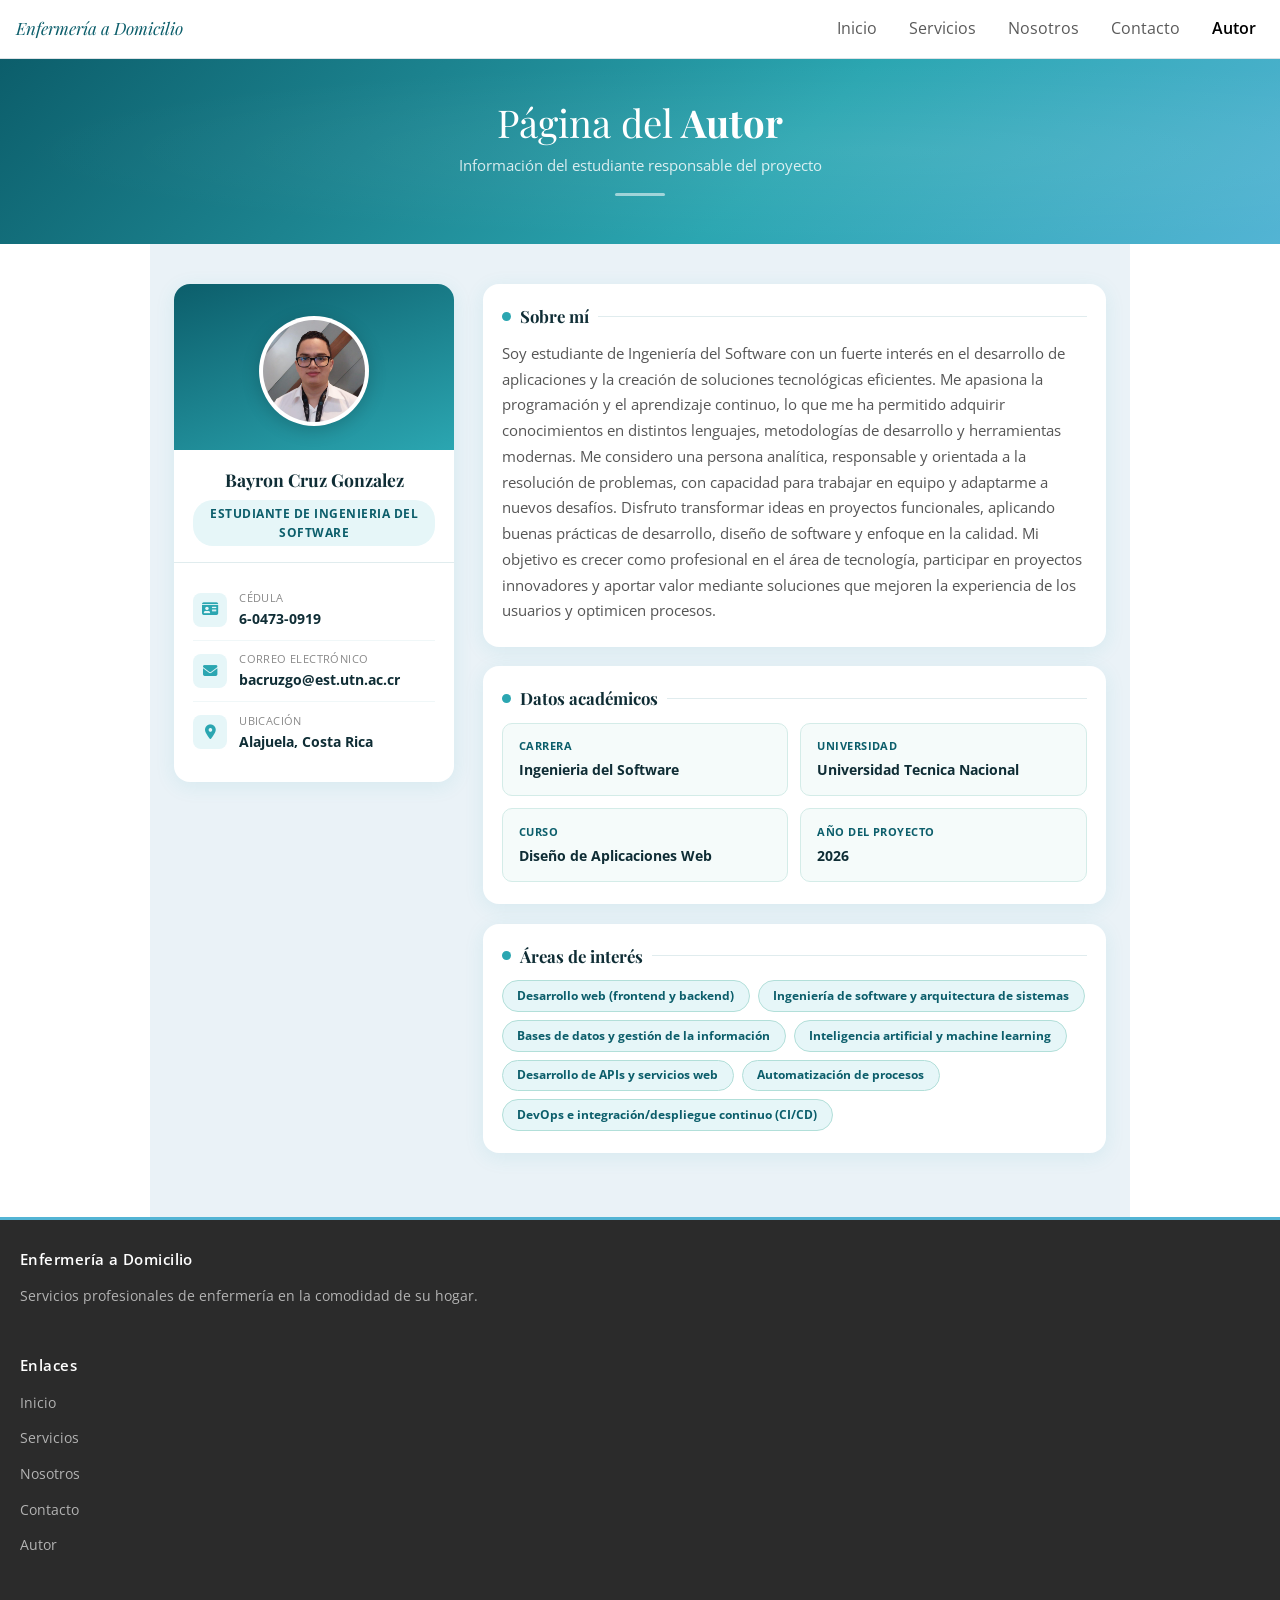
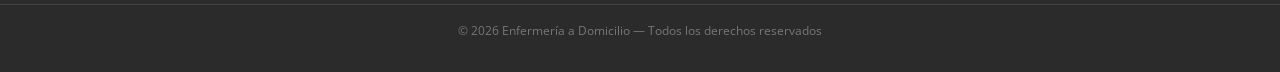
==== autor.html @ a88c15ba "Tercera Version del Proyecto" ====
<!DOCTYPE html>
<html lang="es">

<head>
    <meta charset="UTF-8" />
    <meta name="viewport" content="width=device-width, initial-scale=1.0" />
    <title>Autor – Enfermería a Domicilio</title>
    <link rel="stylesheet" href="https://cdnjs.cloudflare.com/ajax/libs/bootstrap/5.3.3/css/bootstrap.min.css" />
    <link rel="stylesheet" href="https://cdnjs.cloudflare.com/ajax/libs/font-awesome/6.5.0/css/all.min.css" />
    <link
        href="https://fonts.googleapis.com/css2?family=Open+Sans:wght@300;400;600;700&family=Playfair+Display:wght@400;700&display=swap"
        rel="stylesheet" />
    <link rel="stylesheet" href="main.css" />
</head>

<body>

    <!-- NAVBAR -->
    <nav class="navbar navbar-expand-lg navbar-light bg-white border-bottom px-3">
        <a class="navbar-brand titulo-navbar" href="index.html">Enfermería a Domicilio</a>
        <button class="navbar-toggler" type="button" data-bs-toggle="collapse" data-bs-target="#navMenu">
            <span class="navbar-toggler-icon"></span>
        </button>
        <div class="collapse navbar-collapse justify-content-end" id="navMenu">
            <ul class="navbar-nav gap-lg-3">
                <li class="nav-item"><a class="nav-link" href="index.html">Inicio</a></li>
                <li class="nav-item"><a class="nav-link" href="servicios.html">Servicios</a></li>
                <li class="nav-item"><a class="nav-link" href="nosotros.html">Nosotros</a></li>
                <li class="nav-item"><a class="nav-link" href="contacto.html">Contacto</a></li>
                <li class="nav-item"><a class="nav-link active fw-semibold" href="autor.html">Autor</a></li>
            </ul>
        </div>
    </nav>

    <!-- HERO -->
    <section class="autor-hero">
        <h1 class="autor-hero__title"><span>Página del</span> Autor</h1>
        <p class="autor-hero__sub">Información del estudiante responsable del proyecto</p>
        <div class="autor-hero__line"></div>
    </section>

    <!-- CONTENIDO PRINCIPAL -->
    <main class="autor-wrap">

        <!-- TARJETA PERFIL -->
        <div class="autor-profile-card">

            <div class="autor-profile-card__photo-bg">
                <div class="autor-photo-ring">
                    <img src="assets/bayron_picture.jpg" alt="">

                </div>
            </div>

            <div class="autor-profile-card__name-wrap">
                <p class="autor-profile-card__name">Bayron Cruz Gonzalez</p>
                <span class="autor-profile-card__role">Estudiante de Ingenieria del Software</span>
            </div>

            <ul class="autor-contact-list">
                <li class="autor-contact-item">
                    <div class="autor-contact-icon">
                        <i class="fa-solid fa-id-card"></i>
                    </div>
                    <div>
                        <p class="autor-contact-label">Cédula</p>
                        <p class="autor-contact-value">6-0473-0919</p>
                    </div>
                </li>
                <li class="autor-contact-item">
                    <div class="autor-contact-icon">
                        <i class="fa-solid fa-envelope"></i>
                    </div>
                    <div>
                        <p class="autor-contact-label">Correo electrónico</p>
                        <p class="autor-contact-value">bacruzgo@est.utn.ac.cr</p>
                    </div>
                </li>
                <li class="autor-contact-item">
                    <div class="autor-contact-icon">
                        <i class="fa-solid fa-location-dot"></i>
                    </div>
                    <div>
                        <p class="autor-contact-label">Ubicación</p>
                        <p class="autor-contact-value">Alajuela, Costa Rica</p>
                    </div>
                </li>
            </ul>
        </div>

        <!-- COLUMNA DERECHA -->
        <div class="autor-right-col">

            <div class="autor-section-card">
                <h2 class="autor-section-title">
                    <span class="autor-dot"></span>Sobre mí
                </h2>
                <p class="autor-bio">
                    Soy estudiante de Ingeniería del Software con un fuerte interés en el desarrollo de aplicaciones y
                    la creación de soluciones tecnológicas eficientes. Me apasiona la programación y el aprendizaje
                    continuo, lo que me ha permitido adquirir conocimientos en distintos lenguajes, metodologías de
                    desarrollo y herramientas modernas.

                    Me considero una persona analítica, responsable y orientada a la resolución de problemas, con
                    capacidad para trabajar en equipo y adaptarme a nuevos desafíos. Disfruto transformar ideas en
                    proyectos funcionales, aplicando buenas prácticas de desarrollo, diseño de software y enfoque en la
                    calidad.

                    Mi objetivo es crecer como profesional en el área de tecnología, participar en proyectos innovadores
                    y aportar valor mediante soluciones que mejoren la experiencia de los usuarios y optimicen procesos.
                </p>
            </div>

            <div class="autor-section-card">
                <h2 class="autor-section-title">
                    <span class="autor-dot"></span>Datos académicos
                </h2>
                <div class="autor-info-grid">
                    <div class="autor-info-block">
                        <p class="autor-info-label">Carrera</p>
                        <p class="autor-info-value">Ingenieria del Software</p>
                    </div>
                    <div class="autor-info-block">
                        <p class="autor-info-label">Universidad</p>
                        <p class="autor-info-value">Universidad Tecnica Nacional</p>
                    </div>
                    <div class="autor-info-block">
                        <p class="autor-info-label">Curso</p>
                        <p class="autor-info-value">Diseño de Aplicaciones Web</p>
                    </div>
                    <div class="autor-info-block">
                        <p class="autor-info-label">Año del proyecto</p>
                        <p class="autor-info-value">2026</p>
                    </div>
                </div>
            </div>

            <div class="autor-section-card">
                <h2 class="autor-section-title">
                    <span class="autor-dot"></span>Áreas de interés
                </h2>
                <div class="autor-chips">
                    <span class="autor-chip">Desarrollo web (frontend y backend)</span>
                    <span class="autor-chip">Ingeniería de software y arquitectura de sistemas</span>
                    <span class="autor-chip">Bases de datos y gestión de la información</span>
                    <span class="autor-chip">Inteligencia artificial y machine learning</span>
                    <span class="autor-chip">Desarrollo de APIs y servicios web</span>
                    <span class="autor-chip">Automatización de procesos</span>
                    <span class="autor-chip">DevOps e integración/despliegue continuo (CI/CD)</span>
                </div>
            </div>

        </div>
    </main>

    <!-- FOOTER -->
    <footer>
        <div class="footer-content">
            <div class="footer-columns">
                <h3>Enfermería a Domicilio</h3>
                <p>Servicios profesionales de enfermería en la comodidad de su hogar.</p>
            </div>
            <div class="footer-columns">
                <h3>Enlaces</h3>
                <ul class="wdm-footer-list">
                    <li class="wdm-list-item"><a href="index.html">Inicio</a></li>
                    <li class="wdm-list-item"><a href="servicios.html">Servicios</a></li>
                    <li class="wdm-list-item"><a href="nosotros.html">Nosotros</a></li>
                    <li class="wdm-list-item"><a href="contacto.html">Contacto</a></li>
                    <li class="wdm-list-item"><a href="autor.html">Autor</a></li>
                </ul>
            </div>
        </div>
        <div class="footer-bottom">
            <p>&copy; 2026 Enfermería a Domicilio — Todos los derechos reservados</p>
        </div>
    </footer>

    <script src="https://cdnjs.cloudflare.com/ajax/libs/bootstrap/5.3.3/js/bootstrap.bundle.min.js"></script>
</body>

</html>
---- main.css ----
/*Estilos generales*/

* {
    margin: 0px;
    padding: 0px;
    box-sizing: border-box;
}

html {
    scroll-behavior: smooth;
    height: 100%;
}

body {
    font-family: 'Open Sans', 'Roboto', "Poppings", sans-serif;
    color: #333;
    line-height: 1.6;
    min-height: 100vh;
    min-height: 100dvh;
}

img {
    max-width: 100%;
    height: auto;
    display: block;

}

a:hover {
    color: #74C92D;
    text-decoration: underline;
}

/* Barra de Navegacion*/

.titulo-navbar {

    font-family: 'Playfair Display', serif;
    font-size: 17px;
    color: #0c5e6b !important;
    font-style: italic;

}

/* Seccion Principal*/

#banner {
    position: relative;
    display: flex;
    justify-content: center;
    align-items: center;
    min-height: 90vh;
    padding: 40px 20px;
    overflow: hidden;
}

.banner-img {
    position: absolute;
    top: 0;
    left: 0;
    width: 100%;
    height: 100%;
    object-fit: cover;
    z-index: -1;
    filter: brightness(0.6);
}

#banner .wdm-banner-content {
    background-color: rgba(83, 180, 212, 0.45);
    backdrop-filter: blur(6px);
    -webkit-backdrop-filter: blur(6px);
    padding: 40px 30px;
    max-width: 520px;
    width: 100%;
    text-align: center;
    display: flex;
    flex-direction: column;
    align-items: center;
    color: white;
    border-radius: 16px;
    border: 1px solid rgba(255, 255, 255, 0.2);
    gap: 14px;
}

.banner-badge {
    font-size: 12px;
    letter-spacing: 0.1em;
    text-transform: uppercase;
    background: rgba(255, 255, 255, 0.18);
    border: 1px solid rgba(255, 255, 255, 0.3);
    padding: 5px 14px;
    border-radius: 20px;
    color: rgba(255, 255, 255, 0.9);
}

#banner .wdm-banner-content h2 {
    font-size: 1.9rem;
    line-height: 1.25;
    font-weight: 700;
    margin: 0;
}

#banner .wdm-banner-content p {
    font-size: 14px;
    line-height: 1.7;
    color: rgba(255, 255, 255, 0.88);
    margin: 0;
}

.banner-btns {
    display: flex;
    gap: 10px;
    flex-wrap: wrap;
    justify-content: center;
    margin-top: 6px;
}

.btn-primary {
    background: white;
    color: #3a9dbf;
    padding: 11px 24px;
    border-radius: 25px;
    font-size: 14px;
    font-weight: 500;
    text-decoration: none;
}

.btn-secondary {
    background: transparent;
    color: white;
    padding: 11px 24px;
    border-radius: 25px;
    font-size: 14px;
    text-decoration: none;
    border: 1px solid rgba(255, 255, 255, 0.45);
}

/* Seccion Beneficios*/

#benefits-section {
    background: linear-gradient(180deg, #53B4D4, #5EB7BD);
    padding: 60px 20px;
}

#benefits-section .benefits-list {
    display: flex;
    flex-direction: column;
    gap: 30px;
    list-style: none;
    max-width: 420px;
    margin: 0 auto;
    padding: 0;
}

#benefits-section .benefits-item {
    color: white;
}

/* icon */
.benefits-item i {
    font-size: 40px;
    margin-bottom: 10px;
    display: block;
}

/* title */
.benefits-item h2 {
    font-size: 26px;
    margin-bottom: 10px;
}

/* text */
.benefits-item p {
    font-size: 16px;
    line-height: 1.5;
}

/* highlighted card (segunda) */
#benefits-section .benefits-item:nth-child(2) {
    background: #167A87;
    padding: 30px;
    border-radius: 10px;
}

/*Seccion Servicios*/

.servicios-section {
    background: #d9e1ec;
    padding: 60px 20px;
    text-align: center;
}

.servicios-title {
    font-size: 38px;
}

.servicios-subtitle {
    max-width: 500px;
    margin: 15px auto 40px;
    color: #555;
}

.servicios-carousel {
    max-width: 500px;
    margin: auto;
}

.servicio-card {
    background: white;
    border-radius: 12px;
    overflow: hidden;
    padding-bottom: 20px;
}

.servicio-img {
    width: 100%;
    height: 260px;
    object-fit: cover;
}

.servicio-content {
    padding: 20px;
    text-align: left;
}

.servicio-content h4 {
    font-size: 20px;
    margin-bottom: 10px;
}

.servicio-content p {
    color: #666;
    font-size: 14px;
}

.servicio-btn {
    display: block;
    text-align: center;
    margin-top: 20px;
    padding: 10px;
    border: 2px solid #0d6efd;
    border-radius: 6px;
    text-decoration: none;
    color: #0d6efd;
}

.servicio-btn:hover {
    background: #0d6efd;
    color: white;
}

/*Seccion Quienes somos*/
#quienes-somos {
    padding: 60px 20px;
    text-align: center;
    background: #f5f7fa;
}

.qs-title {
    font-size: 40px;
    margin-bottom: 40px;
}

.doctor-card {
    position: relative;
    max-width: 400px;
    margin: auto;
    overflow: hidden;
    border-radius: 10px;
}

.doctor-img {
    width: 100%;
    display: block;
}

/* overlay oculto */
.doctor-overlay {
    position: absolute;
    bottom: 0;
    left: 0;
    width: 100%;
    height: 100%;
    background: rgba(0, 0, 0, 0.75);
    color: white;
    padding: 30px;
    display: flex;
    flex-direction: column;
    justify-content: center;
    opacity: 0;
    transition: 0.4s;
}

/* aparece con hover */
.doctor-card:hover .doctor-overlay {
    opacity: 1;
}

.doctor-overlay h3 {
    margin-bottom: 10px;
}

/*Seccion Footer*/

footer {
    background-color: #2b2b2b;
    border-top: 3px solid #53b4d4;
}

.footer-content {
    color: white;
    display: flex;
    flex-direction: column;
    gap: 2rem;
    padding: 30px 20px;
}

.footer-columns h3 {
    font-size: 15px;
    font-weight: 600;
    color: #ffffff;
    margin-bottom: 16px;
    letter-spacing: 0.03em;
}

.footer-columns p {
    color: #B3B3B3;
    font-size: 14px;
    line-height: 1.7;
}

.wdm-footer-list {
    padding: 0;
    display: flex;
    flex-direction: column;
    gap: 10px;
}

.wdm-footer-list .wdm-list-item {
    list-style: none;
}

.wdm-footer-list .wdm-list-item a {
    color: #B3B3B3;
    text-decoration: none;
    font-size: 14px;
    transition: color 0.2s;
}

.wdm-footer-list .wdm-list-item a:hover {
    color: #53b4d4;
}

.footer-bottom {
    border-top: 1px solid #444;
    padding: 16px 20px;
    text-align: center;
}

.footer-bottom p {
    color: #777;
    font-size: 12px;
}

/* ================================================
   Responsivo Tablet (768px+) y Desktop (1024px+)
   Mobile first se mantiene intacto arriba
   ================================================ */

/* ================================================
   Responsivo Tablet (768px+) y Desktop (1024px+)
   Mobile first se mantiene intacto arriba
   ================================================ */

@media (min-width: 768px) {

    /* Banner */
    #banner .wdm-banner-content {
        max-width: 600px;
        padding: 50px 40px;
    }

    #banner .wdm-banner-content h2 {
        font-size: 2.4rem;
    }

    /* Beneficios: 3 en una línea */
    #benefits-section .benefits-list {
        flex-direction: row;
        max-width: 900px;
        align-items: stretch;
    }

    #benefits-section .benefits-item {
        flex: 1;
    }

    /* Quienes somos: 2 doctores en una línea */
    #doctorCarousel .carousel-inner {
        display: flex;
        flex-wrap: nowrap;
    }

    #doctorCarousel .carousel-item {
        display: block;
        flex: 0 0 50%;
        max-width: 50%;
    }

    #doctorCarousel .carousel-item.active,
    #doctorCarousel .carousel-item-next,
    #doctorCarousel .carousel-item-prev {
        display: block;
    }

    #doctorCarousel .carousel-control-prev,
    #doctorCarousel .carousel-control-next {
        display: none;
    }

    .doctor-card {
        max-width: 100%;
    }
}

@media (min-width: 1024px) {

    /* Banner */
    #banner .wdm-banner-content {
        max-width: 680px;
    }

    #banner .wdm-banner-content h2 {
        font-size: 2.8rem;
    }

    /* Beneficios */
    #benefits-section .benefits-list {
        max-width: 1100px;
        gap: 40px;
    }

    
    /* Quienes somos desktop */
    .qs-desktop {
        gap: 24px;
        max-width: 900px;
        margin: 0 auto;
    }

    .qs-desktop .doctor-card {
        flex: 1;
        max-width: 100%;
    }
}

/*Pagina de Contacto*/

/* ================================================
   Página de Contacto — actualización mobile first
   ================================================ */

/* Hero (mismo patrón que autor) */
.contacto-hero {
    background: linear-gradient(135deg, #0c5e6b 0%, #2ba6b1 60%, #53b4d4 100%);
    padding: 2.5rem 1.2rem 3rem;
    text-align: center;
    position: relative;
    overflow: hidden;
}

.contacto-hero::before {
    content: '';
    position: absolute;
    inset: 0;
    background: radial-gradient(ellipse at 70% 50%, rgba(255, 255, 255, .07) 0%, transparent 70%);
}

.contacto-hero__title {
    font-family: 'Playfair Display', serif;
    font-size: 1.9rem;
    font-weight: 700;
    color: #fff;
    position: relative;
    margin: 0;
}

.contacto-hero__title span {
    font-weight: 400;
}

.contacto-hero__sub {
    margin-top: .5rem;
    color: rgba(255, 255, 255, .82);
    font-size: .95rem;
    position: relative;
}

.contacto-hero__line {
    width: 50px;
    height: 3px;
    background: rgba(255, 255, 255, .55);
    border-radius: 2px;
    margin: .9rem auto 0;
    position: relative;
}

/* Contenedor principal */
.contacto-wrap {
    background: #eaf2f7;
    padding: 1.5rem 1rem 3rem;
    max-width: 980px;
    margin: 0 auto;
}

/* Caja interna: columna única en mobile */
.contacto-wrap .contact-box {
    display: flex;
    flex-direction: column;
    gap: 1.5rem;
    background: #fff;
    border-radius: 16px;
    border: 1px solid #e0ecee;
    padding: 1.5rem 1.2rem;
    box-shadow: 0 4px 20px rgba(42, 166, 177, .10);
}

/* Columna del formulario */
.contacto-form-col {
    width: 100%;
}

/* Cada campo del formulario */
.contacto-field {
    margin-bottom: 1.1rem;
}

.contacto-label {
    display: block;
    font-size: .8rem;
    font-weight: 700;
    color: #0c5e6b;
    text-transform: uppercase;
    letter-spacing: .45px;
    margin-bottom: .4rem;
}

.contacto-label i {
    margin-right: .35rem;
}

/* Edad calculada (texto debajo de la fecha) */
.contacto-edad-display {
    margin: .35rem 0 0;
    font-size: .82rem;
    color: #2ba6b1;
    font-weight: 600;
    min-height: 1.1rem;
}

/* Radio group (género) */
.contacto-radio-group {
    display: flex;
    flex-wrap: wrap;
    gap: .5rem .9rem;
    margin-top: .2rem;
}

.contacto-radio-option {
    display: flex;
    align-items: center;
    gap: .4rem;
    font-size: .9rem;
    color: #333;
    cursor: pointer;
}

.contacto-radio-option input[type="radio"] {
    accent-color: #2ba6b1;
    width: 15px;
    height: 15px;
    cursor: pointer;
}

/* Checkbox group (grado académico) */
.contacto-check-group {
    display: flex;
    flex-direction: column;
    gap: .45rem;
    margin-top: .2rem;
}

.contacto-check-option {
    display: flex;
    align-items: center;
    gap: .5rem;
    font-size: .9rem;
    color: #333;
    cursor: pointer;
    background: #f5fbfa;
    border: 1px solid #d4ece8;
    border-radius: 8px;
    padding: .5rem .85rem;
    transition: background .15s, border-color .15s;
}

.contacto-check-option:hover {
    background: #e6f6f8;
    border-color: #2ba6b1;
}

.contacto-check-option input[type="checkbox"] {
    accent-color: #2ba6b1;
    width: 15px;
    height: 15px;
    cursor: pointer;
}

/* Botón enviar */
.contacto-btn-submit {
    background: #2ba6b1;
    color: #fff;
    border: none;
    border-radius: 25px;
    padding: 12px;
    font-size: .95rem;
    font-weight: 600;
    letter-spacing: .03em;
    transition: background .2s;
    cursor: pointer;
    margin-top: .5rem;
}

.contacto-btn-submit:hover {
    background: #0c5e6b;
    color: #fff;
}

/* Tablet / desktop: dos columnas */
@media (min-width: 768px) {
    .contacto-hero__title {
        font-size: 2.4rem;
    }

    .contacto-wrap {
        padding: 2.5rem 1.5rem 4rem;
    }

    .contacto-wrap .contact-box {
        flex-direction: row;
        align-items: flex-start;
        padding: 2.5rem 2rem;
        gap: 2.5rem;
    }

    .contact-info {
        flex: 0 0 300px;
    }

    .contacto-form-col {
        flex: 1;
    }
}

/* Pagina de Servicios*/

.servicios-section {
    background: #eaf2f7;
    padding: 60px 20px;
}

.servicios-header h1 {
    font-size: 42px;
}

.titulo-linea {
    width: 80px;
    height: 4px;
    background: #2ba6b1;
    margin: 10px auto 20px;
}

.servicio-card {
    background: white;
    border-radius: 10px;
    padding: 20px;
    max-width: 500px;
    margin: auto;
    box-shadow: 0 10px 30px rgba(0, 0, 0, 0.1);
    height: 520px;
    display: flex;
    flex-direction: column;
}

.servicio-card img {
    width: 100%;
    height: 250px;
    object-fit: cover;
    border-radius: 8px;
    margin-bottom: 20px;
}

.servicio-body h3 {
    font-size: 22px;
    margin-bottom: 10px;
}

.servicio-body p {
    color: #666;
    font-size: 15px;
    margin-bottom: 20px;
}

.carousel-control-prev-icon,
.carousel-control-next-icon {
    background-color: #2ba6b1;
    border-radius: 50%;
    padding: 15px;
}

/* ================================================
   Página del Autor — mobile first
   ================================================ */

/* Hero */
.autor-hero {
    background: linear-gradient(135deg, #0c5e6b 0%, #2ba6b1 60%, #53b4d4 100%);
    padding: 2.5rem 1.2rem 3rem;
    text-align: center;
    position: relative;
    overflow: hidden;
}

.autor-hero::before {
    content: '';
    position: absolute;
    inset: 0;
    background: radial-gradient(ellipse at 70% 50%, rgba(255, 255, 255, .07) 0%, transparent 70%);
}

.autor-hero__title {
    font-family: 'Playfair Display', serif;
    font-size: 1.9rem;
    font-weight: 700;
    color: #fff;
    position: relative;
}

.autor-hero__title span {
    font-weight: 400;
}

.autor-hero__sub {
    margin-top: .5rem;
    color: rgba(255, 255, 255, .82);
    font-size: .95rem;
    position: relative;
}

.autor-hero__line {
    width: 50px;
    height: 3px;
    background: rgba(255, 255, 255, .55);
    border-radius: 2px;
    margin: .9rem auto 0;
    position: relative;
}

/* Layout principal */
.autor-wrap {
    background: #eaf2f7;
    padding: 1.5rem 1rem 3rem;
    display: flex;
    flex-direction: column;
    gap: 1.2rem;
    max-width: 980px;
    margin: 0 auto;
}

/* Tarjeta de perfil */
.autor-profile-card {
    background: #fff;
    border-radius: 16px;
    box-shadow: 0 4px 20px rgba(42, 166, 177, .10);
    overflow: hidden;
}

.autor-profile-card__photo-bg {
    background: linear-gradient(160deg, #0c5e6b 0%, #2ba6b1 100%);
    padding: 2rem 1.5rem 1.5rem;
    display: flex;
    justify-content: center;
}

.autor-photo-ring {
    width: 110px;
    height: 110px;
    border-radius: 50%;
    border: 4px solid rgba(255, 255, 255, .55);
    background: #fff;
    overflow: hidden;
    display: flex;
    align-items: center;
    justify-content: center;
    box-shadow: 0 4px 18px rgba(0, 0, 0, .18);
}

.autor-photo-ring svg,
.autor-photo-ring img {
    width: 100%;
    height: 100%;
    object-fit: cover;
    display: block;
}

.autor-profile-card__name-wrap {
    padding: 1.2rem 1.2rem 1rem;
    text-align: center;
    border-bottom: 1px solid #e0ecee;
}

.autor-profile-card__name {
    font-family: 'Playfair Display', serif;
    font-size: 1.1rem;
    font-weight: 700;
    color: #0f2d35;
    margin: 0;
    line-height: 1.3;
}

.autor-profile-card__role {
    display: inline-block;
    margin-top: .5rem;
    background: #e6f6f8;
    color: #0c5e6b;
    font-size: .75rem;
    font-weight: 700;
    letter-spacing: .5px;
    text-transform: uppercase;
    padding: .25rem .85rem;
    border-radius: 20px;
}

/* Lista de contacto en tarjeta */
.autor-contact-list {
    list-style: none;
    padding: 1rem 1.2rem 1.2rem;
    margin: 0;
    display: flex;
    flex-direction: column;
    gap: 0;
}

.autor-contact-item {
    display: flex;
    align-items: center;
    gap: .75rem;
    padding: .6rem 0;
    border-bottom: 1px solid #f0f7f8;
}

.autor-contact-item:last-child {
    border-bottom: none;
}

.autor-contact-icon {
    width: 34px;
    height: 34px;
    border-radius: 8px;
    background: #e6f6f8;
    color: #2ba6b1;
    display: flex;
    align-items: center;
    justify-content: center;
    flex-shrink: 0;
    font-size: .9rem;
}

.autor-contact-label {
    font-size: .7rem;
    color: #888;
    text-transform: uppercase;
    letter-spacing: .4px;
    margin: 0;
}

.autor-contact-value {
    color: #0f2d35;
    font-size: .88rem;
    font-weight: 700;
    margin: .05rem 0 0;
    word-break: break-all;
}

/* Columna derecha */
.autor-right-col {
    display: flex;
    flex-direction: column;
    gap: 1.2rem;
}

/* Tarjetas de sección */
.autor-section-card {
    background: #fff;
    border-radius: 16px;
    box-shadow: 0 4px 20px rgba(42, 166, 177, .10);
    padding: 1.4rem 1.2rem;
}

.autor-section-title {
    font-family: 'Playfair Display', serif;
    font-size: 1.05rem;
    font-weight: 700;
    color: #0f2d35;
    margin-bottom: .9rem;
    display: flex;
    align-items: center;
    gap: .55rem;
}

.autor-section-title::after {
    content: '';
    flex: 1;
    height: 1px;
    background: #e0ecee;
}

.autor-dot {
    width: 9px;
    height: 9px;
    border-radius: 50%;
    background: #2ba6b1;
    flex-shrink: 0;
    display: inline-block;
}

/* Bio */
.autor-bio {
    font-size: .92rem;
    color: #555;
    line-height: 1.75;
    margin: 0;
}

/* Grid datos académicos */
.autor-info-grid {
    display: grid;
    grid-template-columns: 1fr 1fr;
    gap: .75rem;
}

.autor-info-block {
    background: #f5fbfa;
    border: 1px solid #d4ece8;
    border-radius: 10px;
    padding: .85rem 1rem;
}

.autor-info-label {
    font-size: .7rem;
    color: #0c5e6b;
    text-transform: uppercase;
    letter-spacing: .45px;
    font-weight: 700;
    margin: 0;
}

.autor-info-value {
    margin: .25rem 0 0;
    font-size: .88rem;
    font-weight: 700;
    color: #0f2d35;
}

/* Chips */
.autor-chips {
    display: flex;
    flex-wrap: wrap;
    gap: .5rem;
}

.autor-chip {
    background: #e6f6f8;
    color: #0c5e6b;
    border-radius: 20px;
    padding: .3rem .9rem;
    font-size: .78rem;
    font-weight: 700;
    border: 1px solid #b2dfd9;
}

/* Tarjeta cita */
.autor-quote-card {
    background: linear-gradient(135deg, #0c5e6b 0%, #2ba6b1 100%);
    border-radius: 16px;
    padding: 1.6rem 1.4rem;
    position: relative;
    overflow: hidden;
}

.autor-quote-card::before {
    content: '"';
    position: absolute;
    top: -12px;
    left: 14px;
    font-size: 6rem;
    color: rgba(255, 255, 255, .12);
    font-family: Georgia, serif;
    line-height: 1;
}

.autor-quote-text {
    font-size: .93rem;
    color: #fff;
    font-style: italic;
    line-height: 1.75;
    position: relative;
    margin: 0;
}

.autor-quote-author {
    margin: .75rem 0 0;
    font-size: .78rem;
    color: rgba(255, 255, 255, .7);
    font-weight: 700;
    text-transform: uppercase;
    letter-spacing: .5px;
}

/* Tablet: layout de dos columnas */
@media (min-width: 768px) {
    .autor-hero__title {
        font-size: 2.4rem;
    }

    .autor-wrap {
        flex-direction: row;
        align-items: flex-start;
        padding: 2.5rem 1.5rem 4rem;
        gap: 1.8rem;
    }

    .autor-profile-card {
        width: 280px;
        flex-shrink: 0;
    }

    .autor-right-col {
        flex: 1;
    }
}
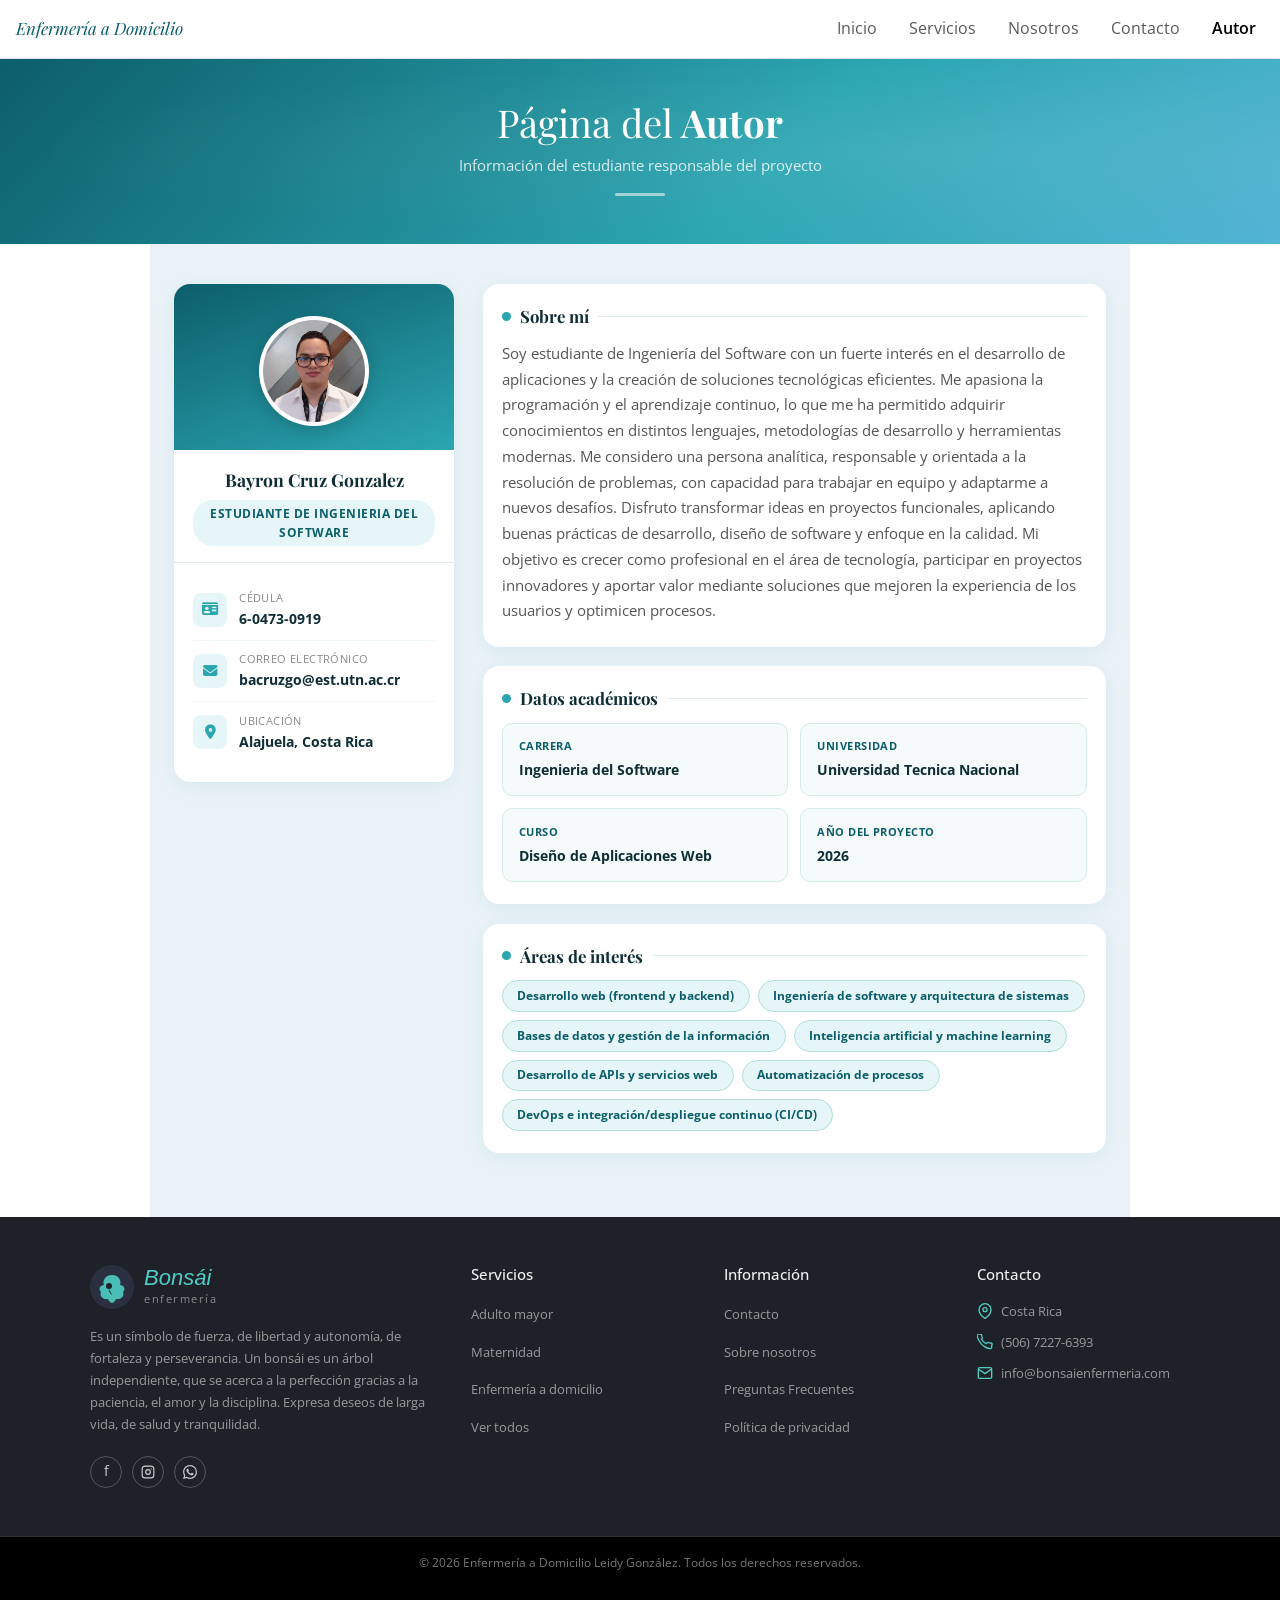
==== commit b167c9f2: "Cuarta version del Proyecto" ====
--- a/autor.html
+++ b/autor.html
@@ -155,24 +155,99 @@
 
     <!-- FOOTER -->
     <footer>
-        <div class="footer-content">
-            <div class="footer-columns">
-                <h3>Enfermería a Domicilio</h3>
-                <p>Servicios profesionales de enfermería en la comodidad de su hogar.</p>
-            </div>
-            <div class="footer-columns">
-                <h3>Enlaces</h3>
-                <ul class="wdm-footer-list">
-                    <li class="wdm-list-item"><a href="index.html">Inicio</a></li>
-                    <li class="wdm-list-item"><a href="servicios.html">Servicios</a></li>
-                    <li class="wdm-list-item"><a href="nosotros.html">Nosotros</a></li>
-                    <li class="wdm-list-item"><a href="contacto.html">Contacto</a></li>
-                    <li class="wdm-list-item"><a href="autor.html">Autor</a></li>
-                </ul>
-            </div>
-        </div>
+        <div class="footer-wrap">
+            <div class="footer-content">
+
+                <div class="footer-columns">
+                    <div class="footer-logo">
+                        <svg viewBox="0 0 44 44" fill="none" xmlns="http://www.w3.org/2000/svg">
+                            <circle cx="22" cy="22" r="22" fill="#2a3040" />
+                            <path
+                                d="M22 10 C16 10 12 15 14 20 C10 20 8 24 11 27 C9 31 13 35 18 34 C19 37 22 38 22 38 C22 38 25 37 26 34 C31 35 35 31 33 27 C36 24 34 20 30 20 C32 15 28 10 22 10Z"
+                                fill="#4ecdc4" opacity="0.9" />
+                            <circle cx="19" cy="21" r="3" fill="#1e2228" />
+                            <path d="M22 30 C20 28 18 26 19 24 C20 27 22 28 22 30Z" fill="#1e2228" />
+                        </svg>
+                        <div>
+                            <div class="footer-logo-text">Bonsái</div>
+                            <div class="footer-logo-sub">enfermería</div>
+                        </div>
+                    </div>
+                    <p>Es un símbolo de fuerza, de libertad y autonomía, de fortaleza y perseverancia. Un bonsái es un
+                        árbol independiente, que se acerca a la perfección gracias a la paciencia, el amor y la
+                        disciplina. Expresa deseos de larga vida, de salud y tranquilidad.</p>
+                    <div class="footer-social">
+                        <a href="#" aria-label="Facebook">f</a>
+                        <a href="#" aria-label="Instagram">
+                            <svg width="14" height="14" viewBox="0 0 24 24" fill="none" stroke="currentColor"
+                                stroke-width="2">
+                                <rect x="2" y="2" width="20" height="20" rx="5" />
+                                <circle cx="12" cy="12" r="4" />
+                                <circle cx="17.5" cy="6.5" r="1" fill="currentColor" stroke="none" />
+                            </svg>
+                        </a>
+                        <a href="#" aria-label="WhatsApp">
+                            <svg width="14" height="14" viewBox="0 0 24 24" fill="currentColor">
+                                <path
+                                    d="M17.472 14.382c-.297-.149-1.758-.867-2.03-.967-.273-.099-.471-.148-.67.15-.197.297-.767.966-.94 1.164-.173.199-.347.223-.644.075-.297-.15-1.255-.463-2.39-1.475-.883-.788-1.48-1.761-1.653-2.059-.173-.297-.018-.458.13-.606.134-.133.298-.347.446-.52.149-.174.198-.298.298-.497.099-.198.05-.371-.025-.52-.075-.149-.669-1.612-.916-2.207-.242-.579-.487-.5-.669-.51-.173-.008-.371-.01-.57-.01-.198 0-.52.074-.792.372-.272.297-1.04 1.016-1.04 2.479 0 1.462 1.065 2.875 1.213 3.074.149.198 2.096 3.2 5.077 4.487.709.306 1.262.489 1.694.625.712.227 1.36.195 1.871.118.571-.085 1.758-.719 2.006-1.413.248-.694.248-1.289.173-1.413-.074-.124-.272-.198-.57-.347m-5.421 7.403h-.004a9.87 9.87 0 01-5.031-1.378l-.361-.214-3.741.982.998-3.648-.235-.374a9.86 9.86 0 01-1.51-5.26c.001-5.45 4.436-9.884 9.888-9.884 2.64 0 5.122 1.03 6.988 2.898a9.825 9.825 0 012.893 6.994c-.003 5.45-4.437 9.884-9.885 9.884m8.413-18.297A11.815 11.815 0 0012.05 0C5.495 0 .16 5.335.157 11.892c0 2.096.547 4.142 1.588 5.945L.057 24l6.305-1.654a11.882 11.882 0 005.683 1.448h.005c6.554 0 11.89-5.335 11.893-11.893a11.821 11.821 0 00-3.48-8.413Z" />
+                            </svg>
+                        </a>
+                    </div>
+                </div>
+
+                <div class="footer-columns">
+                    <h3>Servicios</h3>
+                    <ul class="wdm-footer-list">
+                        <li class="wdm-list-item"><a href="#">Adulto mayor</a></li>
+                        <li class="wdm-list-item"><a href="#">Maternidad</a></li>
+                        <li class="wdm-list-item"><a href="#">Enfermería a domicilio</a></li>
+                        <li class="wdm-list-item"><a href="#">Ver todos</a></li>
+                    </ul>
+                </div>
+
+                <div class="footer-columns">
+                    <h3>Información</h3>
+                    <ul class="wdm-footer-list">
+                        <li class="wdm-list-item"><a href="#">Contacto</a></li>
+                        <li class="wdm-list-item"><a href="#">Sobre nosotros</a></li>
+                        <li class="wdm-list-item"><a href="#">Preguntas Frecuentes</a></li>
+                        <li class="wdm-list-item"><a href="#">Política de privacidad</a></li>
+                    </ul>
+                </div>
+
+                <div class="footer-columns">
+                    <h3>Contacto</h3>
+                    <div class="footer-contact-item">
+                        <svg class="contact-icon" viewBox="0 0 24 24" fill="none" stroke="currentColor"
+                            stroke-width="2">
+                            <path d="M21 10c0 7-9 13-9 13s-9-6-9-13a9 9 0 0118 0z" />
+                            <circle cx="12" cy="10" r="3" />
+                        </svg>
+                        Costa Rica
+                    </div>
+                    <div class="footer-contact-item">
+                        <svg class="contact-icon" viewBox="0 0 24 24" fill="none" stroke="currentColor"
+                            stroke-width="2">
+                            <path
+                                d="M22 16.92v3a2 2 0 01-2.18 2 19.79 19.79 0 01-8.63-3.07A19.5 19.5 0 013.07 9.81a19.79 19.79 0 01-3.07-8.68A2 2 0 012 .18h3a2 2 0 012 1.72c.127.96.361 1.903.7 2.81a2 2 0 01-.45 2.11L6.91 7.91a16 16 0 006.72 6.72l1.29-1.29a2 2 0 012.11-.45c.907.339 1.85.573 2.81.7A2 2 0 0122 16.92z" />
+                        </svg>
+                        (506) 7227-6393
+                    </div>
+                    <div class="footer-contact-item">
+                        <svg class="contact-icon" viewBox="0 0 24 24" fill="none" stroke="currentColor"
+                            stroke-width="2">
+                            <path d="M4 4h16c1.1 0 2 .9 2 2v12c0 1.1-.9 2-2 2H4c-1.1 0-2-.9-2-2V6c0-1.1.9-2 2-2z" />
+                            <polyline points="22,6 12,13 2,6" />
+                        </svg>
+                        info@bonsaienfermeria.com
+                    </div>
+                </div>
+
+            </div>
+        </div>
+
         <div class="footer-bottom">
-            <p>&copy; 2026 Enfermería a Domicilio — Todos los derechos reservados</p>
+            <p>© 2026 Enfermería a Domicilio Leidy González. Todos los derechos reservados.</p>
         </div>
     </footer>
 
--- a/main.css
+++ b/main.css
@@ -302,57 +302,127 @@
 
 /*Seccion Footer*/
 
-footer {
-    background-color: #2b2b2b;
-    border-top: 3px solid #53b4d4;
+.footer-wrap {
+    background: #1e2228;
+    padding: 48px 5%;
+    font-family: var(--font-sans);
+    color: #d0d0d0;
+    border-radius: var(--border-radius-lg);
 }
 
 .footer-content {
-    color: white;
-    display: flex;
-    flex-direction: column;
-    gap: 2rem;
-    padding: 30px 20px;
+    display: grid;
+    grid-template-columns: 1.6fr 1fr 1fr 1fr;
+    gap: 40px;
+    max-width: 1100px;
+    margin: 0 auto;
+}
+
+.footer-logo {
+    display: flex;
+    align-items: center;
+    gap: 10px;
+    margin-bottom: 16px;
+}
+
+.footer-logo svg {
+    width: 44px;
+    height: 44px;
+}
+
+.footer-logo-text {
+    font-size: 22px;
+    color: #4ecdc4;
+    font-style: italic;
+    font-weight: 500;
+    line-height: 1.1;
+}
+
+.footer-logo-sub {
+    font-size: 11px;
+    color: #888;
+    letter-spacing: 1.5px;
+    text-transform: lowercase;
+}
+
+.footer-columns p {
+    font-size: 13px;
+    color: #999;
+    line-height: 1.7;
+    margin: 0 0 20px;
+}
+
+.footer-social {
+    display: flex;
+    gap: 10px;
+}
+
+.footer-social a {
+    width: 32px;
+    height: 32px;
+    border-radius: 50%;
+    border: 1.5px solid #555;
+    display: flex;
+    align-items: center;
+    justify-content: center;
+    color: #ccc;
+    text-decoration: none;
+    font-size: 14px;
+    transition: border-color 0.2s;
+}
+
+.footer-social a:hover {
+    border-color: #4ecdc4;
+    color: #4ecdc4;
 }
 
 .footer-columns h3 {
     font-size: 15px;
-    font-weight: 600;
-    color: #ffffff;
-    margin-bottom: 16px;
-    letter-spacing: 0.03em;
-}
-
-.footer-columns p {
-    color: #B3B3B3;
-    font-size: 14px;
-    line-height: 1.7;
+    font-weight: 500;
+    color: #f0f0f0;
+    margin: 0 0 18px;
 }
 
 .wdm-footer-list {
+    list-style: none;
     padding: 0;
+    margin: 0;
     display: flex;
     flex-direction: column;
-    gap: 10px;
-}
-
-.wdm-footer-list .wdm-list-item {
-    list-style: none;
-}
-
-.wdm-footer-list .wdm-list-item a {
-    color: #B3B3B3;
+    gap: 12px;
+}
+
+.wdm-list-item a {
+    font-size: 13px;
+    color: #999;
     text-decoration: none;
-    font-size: 14px;
     transition: color 0.2s;
 }
 
-.wdm-footer-list .wdm-list-item a:hover {
-    color: #53b4d4;
-}
+.wdm-list-item a:hover {
+    color: #4ecdc4;
+}
+
+.footer-contact-item {
+    display: flex;
+    align-items: center;
+    gap: 8px;
+    font-size: 13px;
+    color: #999;
+    margin-bottom: 10px;
+}
+
+.contact-icon {
+    width: 16px;
+    height: 16px;
+    color: #4ecdc4;
+    flex-shrink: 0;
+}
+
 
 .footer-bottom {
-    border-top: 1px solid #444;
+    background-color: #000000;
+    border-top: 1px solid;
     padding: 16px 20px;
     text-align: center;
 }
@@ -362,105 +432,297 @@
     font-size: 12px;
 }
 
-/* ================================================
-   Responsivo Tablet (768px+) y Desktop (1024px+)
-   Mobile first se mantiene intacto arriba
-   ================================================ */
-
-/* ================================================
-   Responsivo Tablet (768px+) y Desktop (1024px+)
-   Mobile first se mantiene intacto arriba
-   ================================================ */
-
-@media (min-width: 768px) {
-
-    /* Banner */
-    #banner .wdm-banner-content {
-        max-width: 600px;
-        padding: 50px 40px;
-    }
-
-    #banner .wdm-banner-content h2 {
-        font-size: 2.4rem;
-    }
-
-    /* Beneficios: 3 en una línea */
-    #benefits-section .benefits-list {
-        flex-direction: row;
-        max-width: 900px;
-        align-items: stretch;
-    }
-
-    #benefits-section .benefits-item {
-        flex: 1;
-    }
-
-    /* Quienes somos: 2 doctores en una línea */
-    #doctorCarousel .carousel-inner {
-        display: flex;
-        flex-wrap: nowrap;
-    }
-
-    #doctorCarousel .carousel-item {
-        display: block;
-        flex: 0 0 50%;
-        max-width: 50%;
-    }
-
-    #doctorCarousel .carousel-item.active,
-    #doctorCarousel .carousel-item-next,
-    #doctorCarousel .carousel-item-prev {
-        display: block;
-    }
-
-    #doctorCarousel .carousel-control-prev,
-    #doctorCarousel .carousel-control-next {
-        display: none;
-    }
-
-    .doctor-card {
-        max-width: 100%;
-    }
-}
-
+@media (max-width: 768px) {
+    .footer-content {
+        grid-template-columns: 1fr 1fr;
+    }
+}
+
+@media (max-width: 480px) {
+    .footer-content {
+        grid-template-columns: 1fr;
+    }
+}
+
+/* Pagina De Nosotros*/
+
+.qs-page {
+    font-family: var(--font-sans);
+    background: #f0f4f4;
+}
+
+/* Hero */
+.qs-hero {
+    background: linear-gradient(135deg, #0c5e6b 0%, #2ba6b1 60%, #53b4d4 100%);
+    padding: 40px 20px;
+    text-align: center;
+    position: relative;
+    overflow: hidden;
+}
+
+.qs-hero::before {
+    content: '';
+    position: absolute;
+    inset: 0;
+    background: radial-gradient(ellipse at 70% 50%, rgba(255, 255, 255, .07) 0%, transparent 70%);
+}
+
+.qs-hero h1 {
+    font-size: 22px;
+    font-weight: 400;
+    color: #fff;
+    margin-bottom: 8px;
+    position: relative;
+}
+
+.qs-hero h1 span {
+    font-weight: 700;
+}
+
+.qs-hero p {
+    font-size: 13px;
+    color: rgba(255, 255, 255, 0.75);
+    max-width: 480px;
+    margin: 0 auto 16px;
+    line-height: 1.6;
+    position: relative;
+}
+
+.qs-hero-line {
+    width: 40px;
+    height: 2px;
+    background: rgba(255, 255, 255, 0.5);
+    margin: 0 auto;
+    position: relative;
+}
+
+/* Body */
+.qs-body {
+    padding: 32px 16px;
+}
+
+
+/* Cards grid */
+.qs-cards {
+    display: grid;
+    grid-template-columns: 1fr;
+    gap: 20px;
+}
+
+/* Doctor card */
+.doctor-card {
+    background: #fff;
+    border-radius: 16px;
+    overflow: hidden;
+    border: 0.5px solid #d0dedd;
+}
+
+.doctor-img-wrap {
+    width: 100%;
+    aspect-ratio: 3/4;
+    background: #e0eeec;
+    overflow: hidden;
+    position: relative;
+}
+
+.doctor-img-wrap img {
+    width: 100%;
+    height: 100%;
+    object-fit: cover;
+    object-position: top;
+    display: block;
+}
+
+.doctor-img-placeholder {
+    width: 100%;
+    height: 100%;
+    display: flex;
+    align-items: center;
+    justify-content: center;
+    background: #d4eae8;
+}
+
+.doctor-img-placeholder svg {
+    width: 80px;
+    height: 80px;
+    opacity: 0.3;
+}
+
+.doctor-info {
+    padding: 16px;
+}
+
+.doctor-tag {
+    display: inline-block;
+    background: #e1f5ee;
+    color: #0f6e56;
+    font-size: 11px;
+    font-weight: 500;
+    padding: 3px 10px;
+    border-radius: 20px;
+    letter-spacing: 0.3px;
+    margin-bottom: 10px;
+    text-transform: uppercase;
+}
+
+.doctor-info h3 {
+    font-size: 16px;
+    font-weight: 500;
+    color: #1a3a38;
+    margin-bottom: 8px;
+}
+
+.doctor-info p {
+    font-size: 13px;
+    color: #5a7370;
+    line-height: 1.65;
+}
+
+.doctor-divider {
+    height: 1px;
+    background: #e8f0ef;
+    margin: 12px 0;
+}
+
+.doctor-stat {
+    display: flex;
+    align-items: center;
+    gap: 8px;
+    font-size: 12px;
+    color: #1a7a6e;
+    font-weight: 500;
+}
+
+.doctor-stat svg {
+    width: 14px;
+    height: 14px;
+    flex-shrink: 0;
+}
+
+/* Values */
+.qs-values {
+    margin-top: 32px;
+    background: #fff;
+    border-radius: 16px;
+    border: 0.5px solid #d0dedd;
+    padding: 24px 16px;
+}
+
+.qs-values h2 {
+    font-size: 16px;
+    font-weight: 500;
+    color: #1a3a38;
+    margin-bottom: 20px;
+    text-align: center;
+}
+
+.values-grid {
+    display: grid;
+    grid-template-columns: 1fr 1fr;
+    gap: 12px;
+}
+
+.value-item {
+    text-align: center;
+    padding: 14px 8px;
+    background: #f4faf9;
+    border-radius: 12px;
+}
+
+.value-icon {
+    width: 34px;
+    height: 34px;
+    background: #1a7a6e;
+    border-radius: 50%;
+    display: flex;
+    align-items: center;
+    justify-content: center;
+    margin: 0 auto 10px;
+}
+
+.value-icon svg {
+    width: 16px;
+    height: 16px;
+    color: #fff;
+}
+
+.value-item p {
+    font-size: 12px;
+    color: #1a3a38;
+    font-weight: 500;
+    line-height: 1.4;
+}
+
+/* Tablet */
+@media (min-width: 600px) {
+    .qs-hero h1 {
+        font-size: 26px;
+    }
+
+    .qs-hero p {
+        font-size: 14px;
+    }
+
+    .qs-body {
+        padding: 40px 24px;
+    }
+
+    .qs-cards {
+        grid-template-columns: 1fr 1fr;
+        gap: 24px;
+    }
+
+    .doctor-info {
+        padding: 18px;
+    }
+
+    .doctor-info h3 {
+        font-size: 17px;
+    }
+
+    .values-grid {
+        grid-template-columns: repeat(4, 1fr);
+    }
+
+    .qs-values {
+        padding: 28px 20px;
+    }
+}
+
+/* Desktop */
 @media (min-width: 1024px) {
-
-    /* Banner */
-    #banner .wdm-banner-content {
-        max-width: 680px;
-    }
-
-    #banner .wdm-banner-content h2 {
-        font-size: 2.8rem;
-    }
-
-    /* Beneficios */
-    #benefits-section .benefits-list {
-        max-width: 1100px;
-        gap: 40px;
-    }
-
-    
-    /* Quienes somos desktop */
-    .qs-desktop {
-        gap: 24px;
+    .qs-hero {
+        padding: 60px 24px;
+    }
+
+    .qs-hero h1 {
+        font-size: 32px;
+    }
+
+    .qs-body {
         max-width: 900px;
         margin: 0 auto;
-    }
-
-    .qs-desktop .doctor-card {
-        flex: 1;
-        max-width: 100%;
+        padding: 48px 20px;
+    }
+
+    .doctor-info {
+        padding: 20px;
+    }
+
+    .qs-values {
+        margin-top: 48px;
+        padding: 32px 24px;
+    }
+
+    .qs-values h2 {
+        font-size: 18px;
     }
 }
 
 /*Pagina de Contacto*/
 
-/* ================================================
-   Página de Contacto — actualización mobile first
-   ================================================ */
-
-/* Hero (mismo patrón que autor) */
+
+/* Hero */
 .contacto-hero {
     background: linear-gradient(135deg, #0c5e6b 0%, #2ba6b1 60%, #53b4d4 100%);
     padding: 2.5rem 1.2rem 3rem;
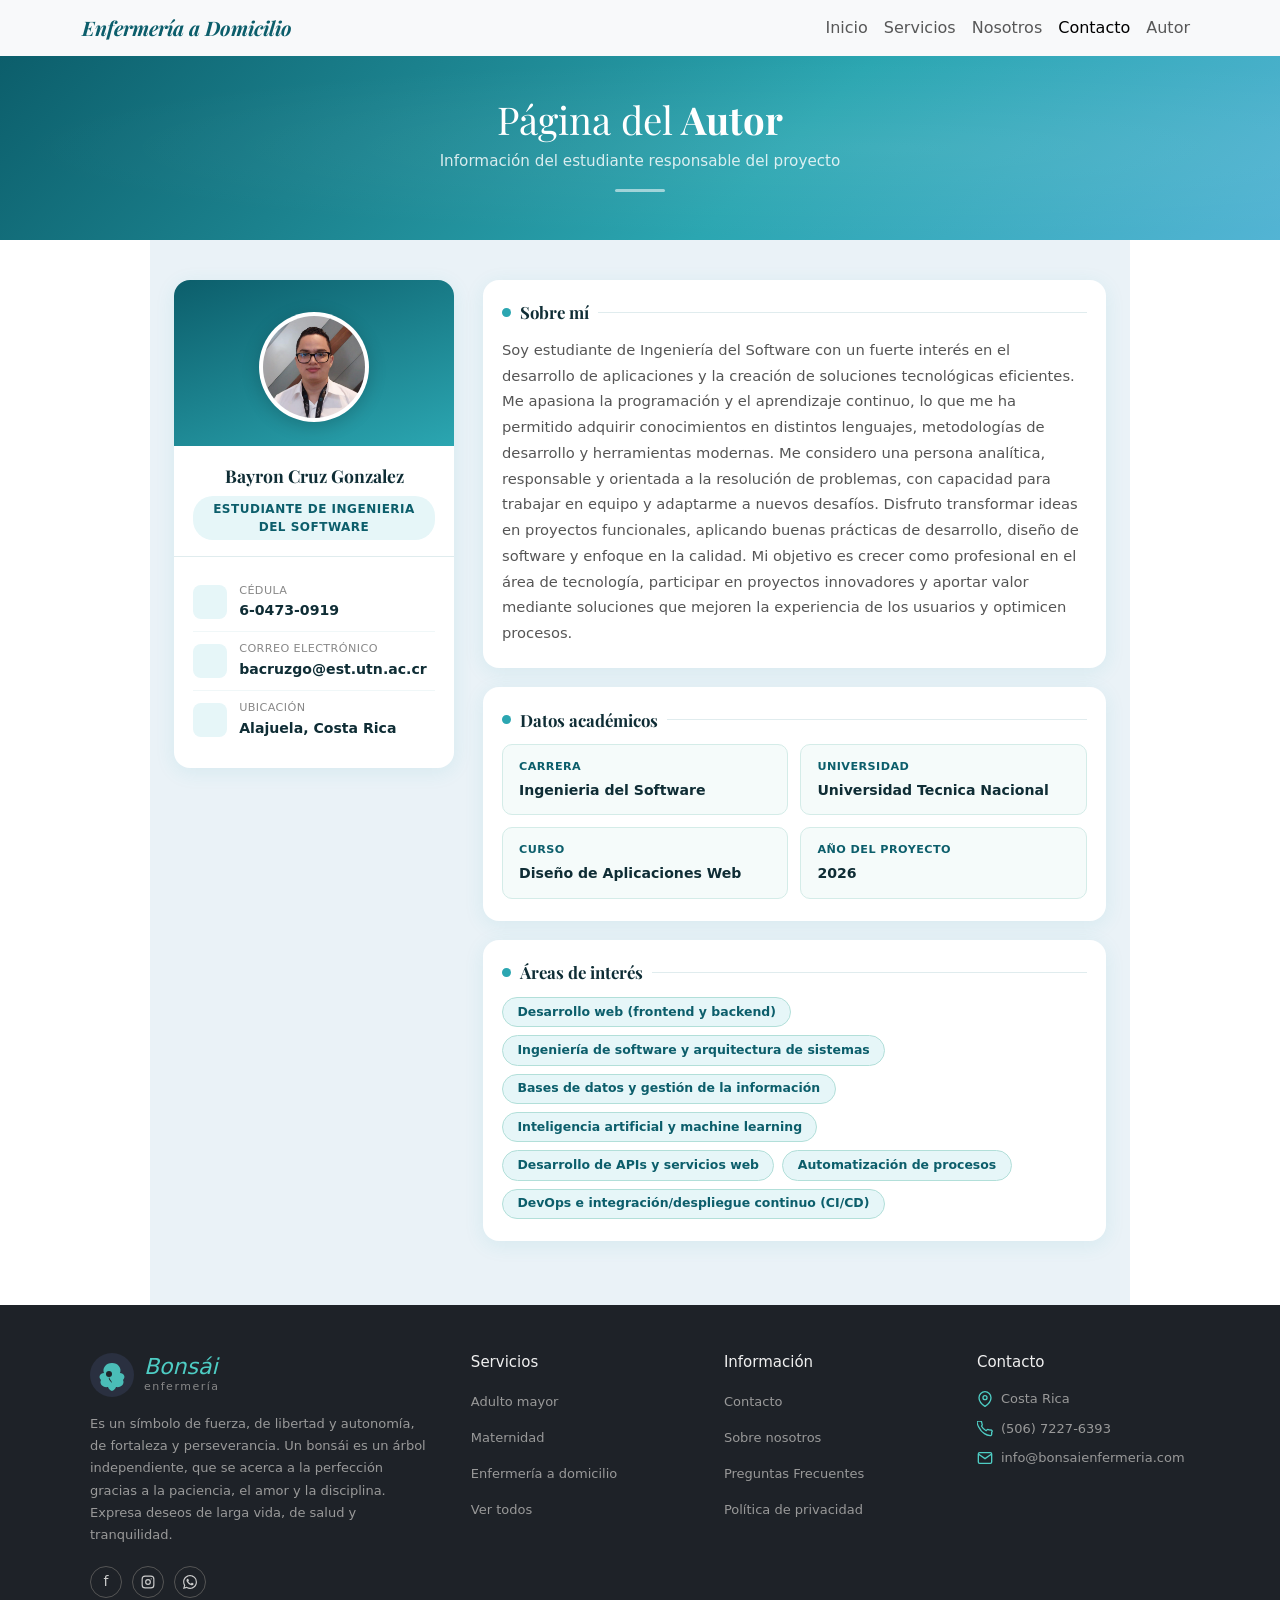
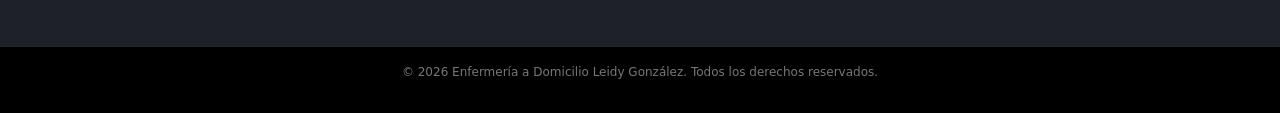
==== commit 77a3fbc2: "Fix de Navbars" ====
--- a/autor.html
+++ b/autor.html
@@ -2,33 +2,41 @@
 <html lang="es">
 
 <head>
-    <meta charset="UTF-8" />
-    <meta name="viewport" content="width=device-width, initial-scale=1.0" />
-    <title>Autor – Enfermería a Domicilio</title>
-    <link rel="stylesheet" href="https://cdnjs.cloudflare.com/ajax/libs/bootstrap/5.3.3/css/bootstrap.min.css" />
-    <link rel="stylesheet" href="https://cdnjs.cloudflare.com/ajax/libs/font-awesome/6.5.0/css/all.min.css" />
-    <link
-        href="https://fonts.googleapis.com/css2?family=Open+Sans:wght@300;400;600;700&family=Playfair+Display:wght@400;700&display=swap"
-        rel="stylesheet" />
-    <link rel="stylesheet" href="main.css" />
+    <meta charset='utf-8'>
+    <meta http-equiv='X-UA-Compatible' content='IE=edge'>
+    <title>Enfermeria a Domicilio</title>
+    <meta name='viewport' content='width=device-width, initial-scale=1'>
+
+    <link rel='stylesheet' type='text/css' media='screen' href='main.css'>
+
+
+    <link rel="stylesheet" href="https://cdn.jsdelivr.net/npm/bootstrap-icons@1.13.1/font/bootstrap-icons.min.css">
+    <link href="https://cdn.jsdelivr.net/npm/bootstrap@5.3.8/dist/css/bootstrap.min.css" rel="stylesheet"
+        integrity="sha384-sRIl4kxILFvY47J16cr9ZwB07vP4J8+LH7qKQnuqkuIAvNWLzeN8tE5YBujZqJLB" crossorigin="anonymous">
+
+    <link href="https://fonts.googleapis.com/css2?family=Playfair+Display:ital,wght@1,600&display=swap"
+        rel="stylesheet">
 </head>
 
 <body>
 
     <!-- NAVBAR -->
-    <nav class="navbar navbar-expand-lg navbar-light bg-white border-bottom px-3">
-        <a class="navbar-brand titulo-navbar" href="index.html">Enfermería a Domicilio</a>
-        <button class="navbar-toggler" type="button" data-bs-toggle="collapse" data-bs-target="#navMenu">
-            <span class="navbar-toggler-icon"></span>
-        </button>
-        <div class="collapse navbar-collapse justify-content-end" id="navMenu">
-            <ul class="navbar-nav gap-lg-3">
-                <li class="nav-item"><a class="nav-link" href="index.html">Inicio</a></li>
-                <li class="nav-item"><a class="nav-link" href="servicios.html">Servicios</a></li>
-                <li class="nav-item"><a class="nav-link" href="nosotros.html">Nosotros</a></li>
-                <li class="nav-item"><a class="nav-link" href="contacto.html">Contacto</a></li>
-                <li class="nav-item"><a class="nav-link active fw-semibold" href="autor.html">Autor</a></li>
-            </ul>
+    <nav class="navbar navbar-expand-lg bg-body-tertiary">
+        <div class="container">
+            <a class="navbar-brand fw-bold titulo-navbar" href="#">Enfermería a Domicilio</a>
+            <button class="navbar-toggler" type="button" data-bs-toggle="collapse" data-bs-target="#mainNavbar"
+                aria-controls="mainNavbar" aria-expanded="false" aria-label="Toggle navigation">
+                <i class="bi bi-list"></i>
+            </button>
+            <div class="collapse navbar-collapse" id="mainNavbar">
+                <ul class="navbar-nav ms-auto">
+                    <li class="nav-item"><a class="nav-link" href="index.html">Inicio</a></li>
+                    <li class="nav-item"><a class="nav-link" href="servicios.html">Servicios</a></li>
+                    <li class="nav-item"><a class="nav-link" href="nosotros.html">Nosotros</a></li>
+                    <li class="nav-item"><a class="nav-link active" href="contacto.html">Contacto</a></li>
+                    <li class="nav-item"><a class="nav-link" href="autor.html">Autor</a></li>
+                </ul>
+            </div>
         </div>
     </nav>
 
--- a/main.css
+++ b/main.css
@@ -446,15 +446,12 @@
 
 /* Pagina De Nosotros*/
 
-.qs-page {
-    font-family: var(--font-sans);
-    background: #f0f4f4;
-}
+
 
 /* Hero */
 .qs-hero {
     background: linear-gradient(135deg, #0c5e6b 0%, #2ba6b1 60%, #53b4d4 100%);
-    padding: 40px 20px;
+    padding: 2.5rem 1.2rem 3rem;
     text-align: center;
     position: relative;
     overflow: hidden;
@@ -468,31 +465,31 @@
 }
 
 .qs-hero h1 {
-    font-size: 22px;
+    font-family: 'Playfair Display', serif;
+    font-size: 1.9rem;
+    font-weight: 700;
+    color: #fff;
+    position: relative;
+    margin: 0;
+}
+
+.qs-hero h1 span {
     font-weight: 400;
-    color: #fff;
-    margin-bottom: 8px;
-    position: relative;
-}
-
-.qs-hero h1 span {
-    font-weight: 700;
 }
 
 .qs-hero p {
-    font-size: 13px;
-    color: rgba(255, 255, 255, 0.75);
-    max-width: 480px;
-    margin: 0 auto 16px;
-    line-height: 1.6;
+    margin-top: .5rem;
+    color: rgba(255, 255, 255, .82);
+    font-size: .95rem;
     position: relative;
 }
 
 .qs-hero-line {
-    width: 40px;
-    height: 2px;
-    background: rgba(255, 255, 255, 0.5);
-    margin: 0 auto;
+    width: 50px;
+    height: 3px;
+    background: rgba(255, 255, 255, .55);
+    border-radius: 2px;
+    margin: .9rem auto 0;
     position: relative;
 }
 
@@ -1006,6 +1003,7 @@
     font-weight: 700;
     color: #fff;
     position: relative;
+    margin: 0;
 }
 
 .autor-hero__title span {
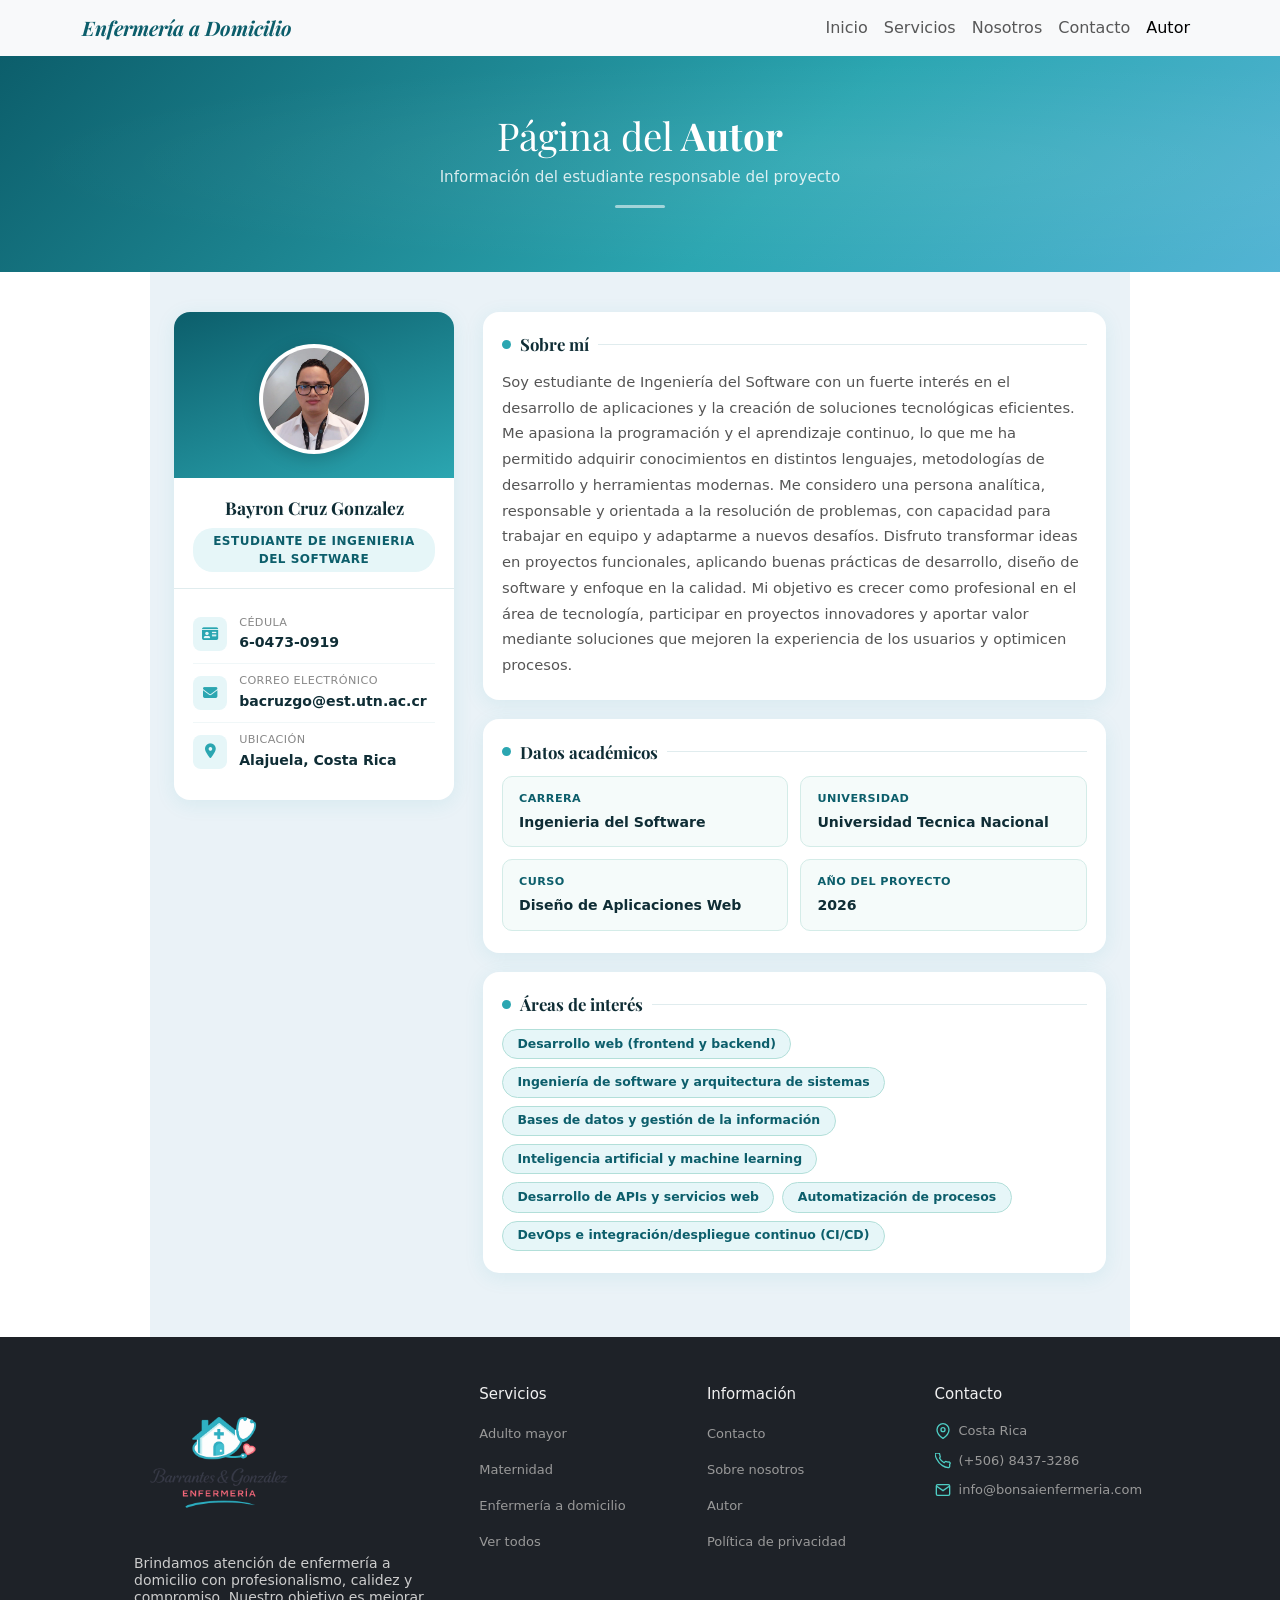
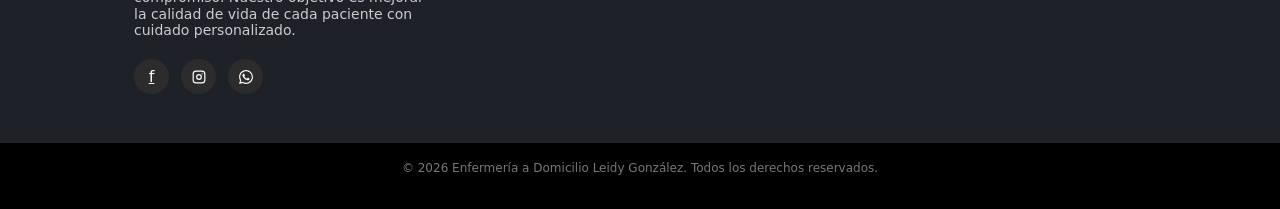
==== commit 26a62579: "Quinta Version del Proyecto" ====
--- a/autor.html
+++ b/autor.html
@@ -16,6 +16,8 @@
 
     <link href="https://fonts.googleapis.com/css2?family=Playfair+Display:ital,wght@1,600&display=swap"
         rel="stylesheet">
+
+    <link rel="stylesheet" href="https://cdnjs.cloudflare.com/ajax/libs/font-awesome/6.5.0/css/all.min.css">
 </head>
 
 <body>
@@ -33,18 +35,18 @@
                     <li class="nav-item"><a class="nav-link" href="index.html">Inicio</a></li>
                     <li class="nav-item"><a class="nav-link" href="servicios.html">Servicios</a></li>
                     <li class="nav-item"><a class="nav-link" href="nosotros.html">Nosotros</a></li>
-                    <li class="nav-item"><a class="nav-link active" href="contacto.html">Contacto</a></li>
-                    <li class="nav-item"><a class="nav-link" href="autor.html">Autor</a></li>
+                    <li class="nav-item"><a class="nav-link" href="contacto.html">Contacto</a></li>
+                    <li class="nav-item"><a class="nav-link active" href="autor.html">Autor</a></li>
                 </ul>
             </div>
         </div>
     </nav>
 
     <!-- HERO -->
-    <section class="autor-hero">
-        <h1 class="autor-hero__title"><span>Página del</span> Autor</h1>
-        <p class="autor-hero__sub">Información del estudiante responsable del proyecto</p>
-        <div class="autor-hero__line"></div>
+    <section class="hero">
+        <h1 class="hero__title"><span>Página del</span> Autor</h1>
+        <p class="hero__sub">Información del estudiante responsable del proyecto</p>
+        <div class="hero__line"></div>
     </section>
 
     <!-- CONTENIDO PRINCIPAL -->
@@ -166,24 +168,16 @@
         <div class="footer-wrap">
             <div class="footer-content">
 
-                <div class="footer-columns">
+                <div class="footer-columns footer-about">
                     <div class="footer-logo">
-                        <svg viewBox="0 0 44 44" fill="none" xmlns="http://www.w3.org/2000/svg">
-                            <circle cx="22" cy="22" r="22" fill="#2a3040" />
-                            <path
-                                d="M22 10 C16 10 12 15 14 20 C10 20 8 24 11 27 C9 31 13 35 18 34 C19 37 22 38 22 38 C22 38 25 37 26 34 C31 35 35 31 33 27 C36 24 34 20 30 20 C32 15 28 10 22 10Z"
-                                fill="#4ecdc4" opacity="0.9" />
-                            <circle cx="19" cy="21" r="3" fill="#1e2228" />
-                            <path d="M22 30 C20 28 18 26 19 24 C20 27 22 28 22 30Z" fill="#1e2228" />
-                        </svg>
-                        <div>
-                            <div class="footer-logo-text">Bonsái</div>
-                            <div class="footer-logo-sub">enfermería</div>
-                        </div>
-                    </div>
-                    <p>Es un símbolo de fuerza, de libertad y autonomía, de fortaleza y perseverancia. Un bonsái es un
-                        árbol independiente, que se acerca a la perfección gracias a la paciencia, el amor y la
-                        disciplina. Expresa deseos de larga vida, de salud y tranquilidad.</p>
+                        <img src="assets/LogoEnfermeriaB&G.png" alt="Barrantes & González Enfermería">
+                    </div>
+
+                    <p class="footer-description">
+                        Brindamos atención de enfermería a domicilio con profesionalismo, calidez y compromiso.
+                        Nuestro objetivo es mejorar la calidad de vida de cada paciente con cuidado personalizado.
+                    </p>
+
                     <div class="footer-social">
                         <a href="#" aria-label="Facebook">f</a>
                         <a href="#" aria-label="Instagram">
@@ -216,9 +210,9 @@
                 <div class="footer-columns">
                     <h3>Información</h3>
                     <ul class="wdm-footer-list">
-                        <li class="wdm-list-item"><a href="#">Contacto</a></li>
-                        <li class="wdm-list-item"><a href="#">Sobre nosotros</a></li>
-                        <li class="wdm-list-item"><a href="#">Preguntas Frecuentes</a></li>
+                        <li class="wdm-list-item"><a href="contacto.html">Contacto</a></li>
+                        <li class="wdm-list-item"><a href="nosotros.html">Sobre nosotros</a></li>
+                        <li class="wdm-list-item"><a href="autor.html">Autor</a></li>
                         <li class="wdm-list-item"><a href="#">Política de privacidad</a></li>
                     </ul>
                 </div>
@@ -239,7 +233,7 @@
                             <path
                                 d="M22 16.92v3a2 2 0 01-2.18 2 19.79 19.79 0 01-8.63-3.07A19.5 19.5 0 013.07 9.81a19.79 19.79 0 01-3.07-8.68A2 2 0 012 .18h3a2 2 0 012 1.72c.127.96.361 1.903.7 2.81a2 2 0 01-.45 2.11L6.91 7.91a16 16 0 006.72 6.72l1.29-1.29a2 2 0 012.11-.45c.907.339 1.85.573 2.81.7A2 2 0 0122 16.92z" />
                         </svg>
-                        (506) 7227-6393
+                        (+506) 8437-3286
                     </div>
                     <div class="footer-contact-item">
                         <svg class="contact-icon" viewBox="0 0 24 24" fill="none" stroke="currentColor"
--- a/main.css
+++ b/main.css
@@ -182,72 +182,213 @@
     border-radius: 10px;
 }
 
+@media (min-width: 768px) {
+    #benefits-section .benefits-list {
+        flex-direction: row;
+        align-items: center;
+        max-width: 1100px;
+    }
+
+    #benefits-section .benefits-item {
+        flex: 1;
+    }
+
+    #benefits-section .benefits-item:nth-child(2) {
+        align-self: stretch;
+        display: flex;
+        flex-direction: column;
+        justify-content: center;
+    }
+}
+
 /*Seccion Servicios*/
 
 .servicios-section {
-    background: #d9e1ec;
-    padding: 60px 20px;
-    text-align: center;
-}
-
-.servicios-title {
-    font-size: 38px;
-}
-
-.servicios-subtitle {
-    max-width: 500px;
-    margin: 15px auto 40px;
+    background: #eef4fb;
+    padding: 30px 12px;
+}
+
+/* HEADER */
+.servicios-header {
+    margin-bottom: 36px;
+}
+
+.servicios-header h1 {
+    font-size: 1.6rem;
+    margin-bottom: 10px;
+}
+
+.servicios-header p {
     color: #555;
-}
-
-.servicios-carousel {
-    max-width: 500px;
-    margin: auto;
-}
-
+    font-size: 0.9rem;
+}
+
+/* WRAPPER */
+.servicios-carousel-wrapper {
+    display: flex;
+    align-items: center;
+    gap: 8px;
+    max-width: 1200px;
+    margin: 0 auto;
+}
+
+/* CLIP — este es el que realmente oculta el overflow horizontal */
+.servicios-clip {
+    overflow: hidden;
+    flex: 1;
+}
+
+/* VIEWPORT — no corta nada, solo pasa el ancho */
+.servicios-viewport {
+    overflow: visible;
+    width: 100%;
+}
+
+/* TRACK */
+.servicios-track {
+    display: flex;
+    gap: 16px;
+    transition: transform 0.4s ease;
+    align-items: stretch;
+}
+
+/* CARD — mobile: 1 card visible */
 .servicio-card {
-    background: white;
-    border-radius: 12px;
-    overflow: hidden;
-    padding-bottom: 20px;
-}
-
-.servicio-img {
+    min-height: 580px;
+    flex-shrink: 0;
     width: 100%;
-    height: 260px;
+    background: #fff;
+    border-radius: 14px;
+    box-shadow: 0 4px 18px rgba(0, 0, 0, 0.08);
+    overflow: visible;
+    display: flex;
+    flex-direction: column;
+}
+
+/* IMAGE */
+.servicio-card img {
+    width: 100%;
+    height: 150px;
     object-fit: cover;
-}
-
-.servicio-content {
-    padding: 20px;
-    text-align: left;
-}
-
-.servicio-content h4 {
-    font-size: 20px;
-    margin-bottom: 10px;
-}
-
-.servicio-content p {
+    flex-shrink: 0;
+    display: block;
+    border-radius: 14px 14px 0 0;
+}
+
+/* BODY */
+.servicio-body {
+    padding: 12px 14px 14px;
+    display: flex;
+    flex-direction: column;
+    flex: 1;
+}
+
+/* TITLE */
+.servicio-body h3 {
+    font-size: 0.98rem;
+    font-weight: 600;
+    line-height: 1.4;
+    margin: 0 0 6px 0;
+    min-height: 2.8em;
+    display: flex;
+    align-items: flex-start;
+    color: #1a1a1a;
+}
+
+/* TEXT */
+.servicio-body p {
+    font-size: 0.88rem;
     color: #666;
-    font-size: 14px;
-}
-
+    line-height: 1.55;
+    flex-grow: 1;
+    margin: 0 0 10px 0;
+}
+
+/* BUTTON */
 .servicio-btn {
     display: block;
     text-align: center;
-    margin-top: 20px;
-    padding: 10px;
-    border: 2px solid #0d6efd;
-    border-radius: 6px;
+    border: 1.5px solid #00aacc;
+    color: #00aacc;
+    border-radius: 8px;
+    padding: 8px;
     text-decoration: none;
-    color: #0d6efd;
+    font-size: 0.85rem;
+    margin-top: auto;
+    transition: all 0.25s ease;
 }
 
 .servicio-btn:hover {
-    background: #0d6efd;
-    color: white;
-}
+    background: #00aacc;
+    color: #fff;
+}
+
+/* BOTONES NAV */
+.servicios-btn-prev,
+.servicios-btn-next {
+    background: none;
+    border: none;
+    font-size: 32px;
+    color: #666;
+    cursor: pointer;
+    flex-shrink: 0;
+    transition: 0.2s;
+    padding: 8px 4px;
+}
+
+.servicios-btn-prev:hover,
+.servicios-btn-next:hover {
+    color: #000;
+    transform: scale(1.1);
+}
+
+/* TABLET: 2 cards */
+@media (min-width: 540px) {
+    .servicio-card {
+        width: calc((100% - 16px) / 2);
+    }
+}
+
+/* DESKTOP: 3 cards */
+@media (min-width: 768px) {
+    .servicios-section {
+        padding: 60px 20px;
+    }
+
+    .servicios-header {
+        margin-bottom: 50px;
+    }
+
+    .servicios-header h1 {
+        font-size: 2.2rem;
+    }
+
+    .servicios-header p {
+        font-size: 1rem;
+    }
+
+    .servicios-carousel-wrapper {
+        gap: 16px;
+    }
+
+    .servicios-track {
+        gap: 24px;
+    }
+
+    .servicio-card {
+        width: calc((100% - 48px) / 3);
+    }
+
+    .servicio-card img {
+        height: 200px;
+    }
+
+    .servicios-btn-prev,
+    .servicios-btn-next {
+        font-size: 42px;
+    }
+}
+
 
 /*Seccion Quienes somos*/
 #quienes-somos {
@@ -300,6 +441,51 @@
     margin-bottom: 10px;
 }
 
+@media (min-width: 992px) {
+
+    .qs-desktop {
+        display: flex;
+        justify-content: center;
+        gap: 2rem;
+        max-width: 900px;
+        margin: 0 auto;
+        padding: 0 20px;
+    }
+
+    .qs-desktop .doctor-card {
+        flex: 1;
+        max-width: 380px;
+        margin: 0;
+        border-radius: 16px;
+        box-shadow: 0 8px 30px rgba(0, 0, 0, 0.12);
+        overflow: hidden;
+    }
+
+    .qs-desktop .doctor-img {
+        width: 100%;
+        height: 100%;
+        object-fit: cover;
+        object-position: top;
+        display: block;
+    }
+
+    .qs-desktop .doctor-overlay {
+        padding: 24px;
+    }
+
+    .qs-desktop .doctor-overlay h3 {
+        font-size: 1.1rem;
+        color: #fff;
+        margin-bottom: 8px;
+    }
+
+    .qs-desktop .doctor-overlay p {
+        font-size: 0.88rem;
+        color: rgba(255, 255, 255, 0.85);
+        line-height: 1.6;
+    }
+}
+
 /*Seccion Footer*/
 
 .footer-wrap {
@@ -312,68 +498,49 @@
 
 .footer-content {
     display: grid;
-    grid-template-columns: 1.6fr 1fr 1fr 1fr;
+    grid-template-columns: 2fr 1fr 1fr 1.5fr;
     gap: 40px;
-    max-width: 1100px;
-    margin: 0 auto;
-}
-
-.footer-logo {
-    display: flex;
-    align-items: center;
-    gap: 10px;
-    margin-bottom: 16px;
-}
-
-.footer-logo svg {
-    width: 44px;
-    height: 44px;
-}
-
-.footer-logo-text {
-    font-size: 22px;
-    color: #4ecdc4;
-    font-style: italic;
-    font-weight: 500;
-    line-height: 1.1;
-}
-
-.footer-logo-sub {
-    font-size: 11px;
-    color: #888;
-    letter-spacing: 1.5px;
-    text-transform: lowercase;
-}
-
-.footer-columns p {
-    font-size: 13px;
-    color: #999;
-    line-height: 1.7;
-    margin: 0 0 20px;
+}
+
+.footer-about {
+    max-width: 350px;
+    margin-left: 70px;
+}
+
+.footer-logo img {
+
+    width: 170px;
+    margin-bottom: 0px;
+    height: auto;
+}
+
+.footer-description {
+    font-size: 14px;
+    line-height: 1.2;
+    color: #ccc;
+    margin-bottom: 20px;
 }
 
 .footer-social {
-    display: flex;
-    gap: 10px;
+  
+    display: flex;
+    gap: 12px;
 }
 
 .footer-social a {
-    width: 32px;
-    height: 32px;
+    width: 35px;
+    height: 35px;
     border-radius: 50%;
-    border: 1.5px solid #555;
+    background: #2c2c2c;
     display: flex;
     align-items: center;
     justify-content: center;
-    color: #ccc;
-    text-decoration: none;
-    font-size: 14px;
-    transition: border-color 0.2s;
+    color: white;
+    transition: 0.3s;
 }
 
 .footer-social a:hover {
-    border-color: #4ecdc4;
-    color: #4ecdc4;
+    background: #00bcd4; /* color acorde a tu logo */
 }
 
 .footer-columns h3 {
@@ -444,12 +611,8 @@
     }
 }
 
-/* Pagina De Nosotros*/
-
-
-
-/* Hero */
-.qs-hero {
+/* HERO GLOBAL */
+.hero {
     background: linear-gradient(135deg, #0c5e6b 0%, #2ba6b1 60%, #53b4d4 100%);
     padding: 2.5rem 1.2rem 3rem;
     text-align: center;
@@ -457,34 +620,34 @@
     overflow: hidden;
 }
 
-.qs-hero::before {
+.hero::before {
     content: '';
     position: absolute;
     inset: 0;
     background: radial-gradient(ellipse at 70% 50%, rgba(255, 255, 255, .07) 0%, transparent 70%);
 }
 
-.qs-hero h1 {
+.hero__title {
     font-family: 'Playfair Display', serif;
     font-size: 1.9rem;
     font-weight: 700;
     color: #fff;
+    margin: 0;
     position: relative;
-    margin: 0;
-}
-
-.qs-hero h1 span {
+}
+
+.hero__title span {
     font-weight: 400;
 }
 
-.qs-hero p {
+.hero__sub {
     margin-top: .5rem;
     color: rgba(255, 255, 255, .82);
     font-size: .95rem;
     position: relative;
 }
 
-.qs-hero-line {
+.hero__line {
     width: 50px;
     height: 3px;
     background: rgba(255, 255, 255, .55);
@@ -493,6 +656,19 @@
     position: relative;
 }
 
+/* ESCALADO */
+@media (min-width: 768px) {
+    .hero__title {
+        font-size: 2.4rem;
+    }
+
+    .hero {
+        padding: 3.5rem 2rem 4rem;
+    }
+}
+
+/* Pagina De Nosotros*/
+
 /* Body */
 .qs-body {
     padding: 32px 16px;
@@ -528,15 +704,6 @@
     object-fit: cover;
     object-position: top;
     display: block;
-}
-
-.doctor-img-placeholder {
-    width: 100%;
-    height: 100%;
-    display: flex;
-    align-items: center;
-    justify-content: center;
-    background: #d4eae8;
 }
 
 .doctor-img-placeholder svg {
@@ -652,13 +819,6 @@
 
 /* Tablet */
 @media (min-width: 600px) {
-    .qs-hero h1 {
-        font-size: 26px;
-    }
-
-    .qs-hero p {
-        font-size: 14px;
-    }
 
     .qs-body {
         padding: 40px 24px;
@@ -688,13 +848,6 @@
 
 /* Desktop */
 @media (min-width: 1024px) {
-    .qs-hero {
-        padding: 60px 24px;
-    }
-
-    .qs-hero h1 {
-        font-size: 32px;
-    }
 
     .qs-body {
         max-width: 900px;
@@ -718,51 +871,6 @@
 
 /*Pagina de Contacto*/
 
-
-/* Hero */
-.contacto-hero {
-    background: linear-gradient(135deg, #0c5e6b 0%, #2ba6b1 60%, #53b4d4 100%);
-    padding: 2.5rem 1.2rem 3rem;
-    text-align: center;
-    position: relative;
-    overflow: hidden;
-}
-
-.contacto-hero::before {
-    content: '';
-    position: absolute;
-    inset: 0;
-    background: radial-gradient(ellipse at 70% 50%, rgba(255, 255, 255, .07) 0%, transparent 70%);
-}
-
-.contacto-hero__title {
-    font-family: 'Playfair Display', serif;
-    font-size: 1.9rem;
-    font-weight: 700;
-    color: #fff;
-    position: relative;
-    margin: 0;
-}
-
-.contacto-hero__title span {
-    font-weight: 400;
-}
-
-.contacto-hero__sub {
-    margin-top: .5rem;
-    color: rgba(255, 255, 255, .82);
-    font-size: .95rem;
-    position: relative;
-}
-
-.contacto-hero__line {
-    width: 50px;
-    height: 3px;
-    background: rgba(255, 255, 255, .55);
-    border-radius: 2px;
-    margin: .9rem auto 0;
-    position: relative;
-}
 
 /* Contenedor principal */
 .contacto-wrap {
@@ -897,9 +1005,6 @@
 
 /* Tablet / desktop: dos columnas */
 @media (min-width: 768px) {
-    .contacto-hero__title {
-        font-size: 2.4rem;
-    }
 
     .contacto-wrap {
         padding: 2.5rem 1.5rem 4rem;
@@ -926,17 +1031,6 @@
 .servicios-section {
     background: #eaf2f7;
     padding: 60px 20px;
-}
-
-.servicios-header h1 {
-    font-size: 42px;
-}
-
-.titulo-linea {
-    width: 80px;
-    height: 4px;
-    background: #2ba6b1;
-    margin: 10px auto 20px;
 }
 
 .servicio-card {
@@ -977,54 +1071,9 @@
     padding: 15px;
 }
 
-/* ================================================
-   Página del Autor — mobile first
-   ================================================ */
-
-/* Hero */
-.autor-hero {
-    background: linear-gradient(135deg, #0c5e6b 0%, #2ba6b1 60%, #53b4d4 100%);
-    padding: 2.5rem 1.2rem 3rem;
-    text-align: center;
-    position: relative;
-    overflow: hidden;
-}
-
-.autor-hero::before {
-    content: '';
-    position: absolute;
-    inset: 0;
-    background: radial-gradient(ellipse at 70% 50%, rgba(255, 255, 255, .07) 0%, transparent 70%);
-}
-
-.autor-hero__title {
-    font-family: 'Playfair Display', serif;
-    font-size: 1.9rem;
-    font-weight: 700;
-    color: #fff;
-    position: relative;
-    margin: 0;
-}
-
-.autor-hero__title span {
-    font-weight: 400;
-}
-
-.autor-hero__sub {
-    margin-top: .5rem;
-    color: rgba(255, 255, 255, .82);
-    font-size: .95rem;
-    position: relative;
-}
-
-.autor-hero__line {
-    width: 50px;
-    height: 3px;
-    background: rgba(255, 255, 255, .55);
-    border-radius: 2px;
-    margin: .9rem auto 0;
-    position: relative;
-}
+/*
+   Página del Autor 
+*/
 
 /* Layout principal */
 .autor-wrap {
@@ -1289,9 +1338,6 @@
 
 /* Tablet: layout de dos columnas */
 @media (min-width: 768px) {
-    .autor-hero__title {
-        font-size: 2.4rem;
-    }
 
     .autor-wrap {
         flex-direction: row;
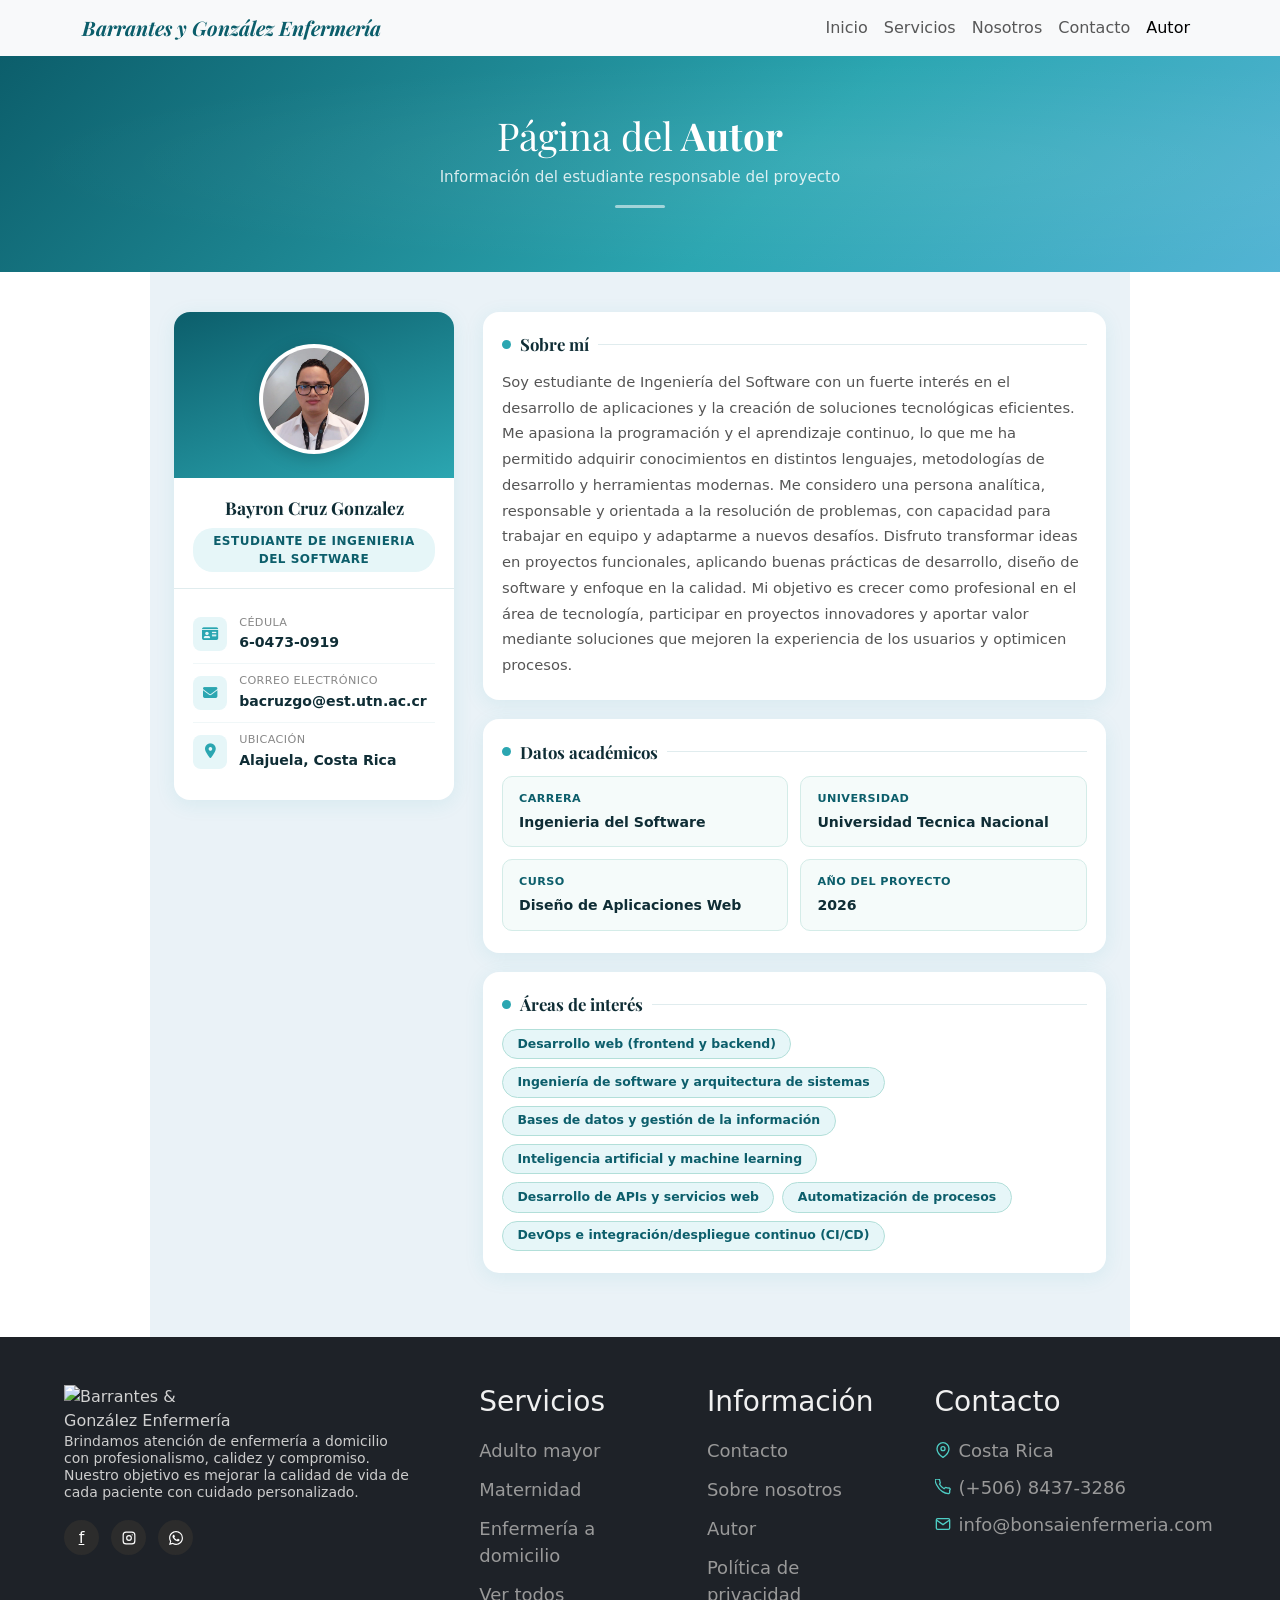
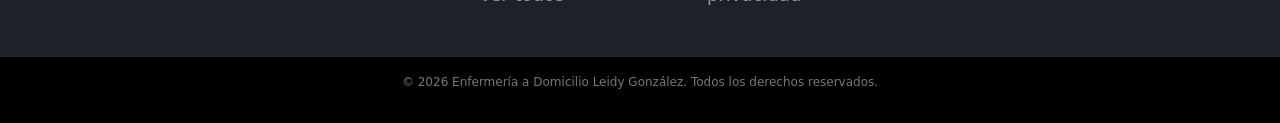
==== commit a4e80c9d: "Sexta Version del Proyecto" ====
--- a/autor.html
+++ b/autor.html
@@ -4,7 +4,7 @@
 <head>
     <meta charset='utf-8'>
     <meta http-equiv='X-UA-Compatible' content='IE=edge'>
-    <title>Enfermeria a Domicilio</title>
+    <title>Barrantes y González Enfermería</title>
     <meta name='viewport' content='width=device-width, initial-scale=1'>
 
     <link rel='stylesheet' type='text/css' media='screen' href='main.css'>
@@ -25,7 +25,7 @@
     <!-- NAVBAR -->
     <nav class="navbar navbar-expand-lg bg-body-tertiary">
         <div class="container">
-            <a class="navbar-brand fw-bold titulo-navbar" href="#">Enfermería a Domicilio</a>
+            <a class="navbar-brand fw-bold titulo-navbar" href="#">Barrantes y González Enfermería</a>
             <button class="navbar-toggler" type="button" data-bs-toggle="collapse" data-bs-target="#mainNavbar"
                 aria-controls="mainNavbar" aria-expanded="false" aria-label="Toggle navigation">
                 <i class="bi bi-list"></i>
--- a/main.css
+++ b/main.css
@@ -40,6 +40,11 @@
     color: #0c5e6b !important;
     font-style: italic;
 
+}
+
+.navbar-nav a:hover{
+    color: #00bcd4 !important;
+    text-decoration: none;
 }
 
 /* Seccion Principal*/
@@ -135,6 +140,45 @@
     border: 1px solid rgba(255, 255, 255, 0.45);
 }
 
+.btn-primary:hover, .btn-secondary:hover{
+    text-decoration: none;
+}
+
+@media (min-width: 768px) {
+    #banner .wdm-banner-content {
+        min-width: 840px;
+        min-height: auto;
+    }
+
+    .banner-badge {
+        font-size: 18px;
+        padding: 10px 22px;
+    }
+
+    #banner .wdm-banner-content h2 {
+        font-size: 2.2rem;
+        line-height: 1.35;
+        font-weight: 700;
+        margin: 0;
+    }
+
+    #banner .wdm-banner-content p {
+        font-size: 18px;
+        line-height: 1.9;
+        margin: 0;
+
+    }
+
+    .btn-primary {
+        font-size: 18px;
+    }
+
+    .btn-secondary {
+        font-size: 18px;
+    }
+
+}
+
 /* Seccion Beneficios*/
 
 #benefits-section {
@@ -201,6 +245,40 @@
     }
 }
 
+/* HEADERS DE SECCIONES PRINCIPALES*/
+.main-headers {
+    margin-bottom: 36px;
+}
+
+.main-headers h1 {
+    font-family: 'Playfair Display', serif;
+    font-size: 1.9rem;
+    font-weight: 700;
+    margin: 0;
+    position: relative;
+}
+
+.main-headers span {
+    font-weight: 400;
+    color: #00aacc;
+}
+
+.main-headers p {
+    margin-top: .5rem;
+    font-size: .95rem;
+    position: relative;
+}
+
+.header-linea {
+    width: 50px;
+    height: 3px;
+    background: #00aacc;
+    border-radius: 2px;
+    margin: .9rem auto 0;
+    position: relative;
+}
+
+
 /*Seccion Servicios*/
 
 .servicios-section {
@@ -208,20 +286,6 @@
     padding: 30px 12px;
 }
 
-/* HEADER */
-.servicios-header {
-    margin-bottom: 36px;
-}
-
-.servicios-header h1 {
-    font-size: 1.6rem;
-    margin-bottom: 10px;
-}
-
-.servicios-header p {
-    color: #555;
-    font-size: 0.9rem;
-}
 
 /* WRAPPER */
 .servicios-carousel-wrapper {
@@ -397,10 +461,6 @@
     background: #f5f7fa;
 }
 
-.qs-title {
-    font-size: 40px;
-    margin-bottom: 40px;
-}
 
 .doctor-card {
     position: relative;
@@ -504,7 +564,6 @@
 
 .footer-about {
     max-width: 350px;
-    margin-left: 70px;
 }
 
 .footer-logo img {
@@ -522,7 +581,7 @@
 }
 
 .footer-social {
-  
+
     display: flex;
     gap: 12px;
 }
@@ -540,11 +599,11 @@
 }
 
 .footer-social a:hover {
-    background: #00bcd4; /* color acorde a tu logo */
+    background: #00bcd4;
 }
 
 .footer-columns h3 {
-    font-size: 15px;
+    font-size: 28x;
     font-weight: 500;
     color: #f0f0f0;
     margin: 0 0 18px;
@@ -560,7 +619,7 @@
 }
 
 .wdm-list-item a {
-    font-size: 13px;
+    font-size: 18px;
     color: #999;
     text-decoration: none;
     transition: color 0.2s;
@@ -574,7 +633,7 @@
     display: flex;
     align-items: center;
     gap: 8px;
-    font-size: 13px;
+    font-size: 18px;
     color: #999;
     margin-bottom: 10px;
 }
@@ -670,6 +729,11 @@
 /* Pagina De Nosotros*/
 
 /* Body */
+
+.qs-page {
+    padding: 60px 20px;
+}
+
 .qs-body {
     padding: 32px 16px;
 }
@@ -680,6 +744,7 @@
     display: grid;
     grid-template-columns: 1fr;
     gap: 20px;
+    align-items: stretch;
 }
 
 /* Doctor card */
@@ -688,6 +753,9 @@
     border-radius: 16px;
     overflow: hidden;
     border: 0.5px solid #d0dedd;
+    display: flex;
+    flex-direction: column;
+    height: 100%;
 }
 
 .doctor-img-wrap {
@@ -714,12 +782,15 @@
 
 .doctor-info {
     padding: 16px;
+    display: flex;
+    flex-direction: column;
+    flex: 1;
 }
 
 .doctor-tag {
     display: inline-block;
     background: #e1f5ee;
-    color: #0f6e56;
+    color: #00bcd4;
     font-size: 11px;
     font-weight: 500;
     padding: 3px 10px;
@@ -740,6 +811,7 @@
     font-size: 13px;
     color: #5a7370;
     line-height: 1.65;
+    flex: 1;
 }
 
 .doctor-divider {
@@ -753,7 +825,7 @@
     align-items: center;
     gap: 8px;
     font-size: 12px;
-    color: #1a7a6e;
+    color: #00bcd4;
     font-weight: 500;
 }
 
@@ -775,7 +847,7 @@
 .qs-values h2 {
     font-size: 16px;
     font-weight: 500;
-    color: #1a3a38;
+    color: #00bcd4;
     margin-bottom: 20px;
     text-align: center;
 }
@@ -796,7 +868,7 @@
 .value-icon {
     width: 34px;
     height: 34px;
-    background: #1a7a6e;
+    background: #00bcd4;
     border-radius: 50%;
     display: flex;
     align-items: center;
@@ -1003,6 +1075,53 @@
     color: #fff;
 }
 
+/* Sección ubicación */
+.ubicacion-desc {
+    font-size: .85rem;
+    color: #555;
+    margin: 6px 0 10px;
+}
+ 
+/* Contenedor del mapa */
+.mapa-container {
+    width: 100%;
+    height: 220px;
+    border-radius: 12px;
+    overflow: hidden;
+    margin-bottom: 10px;
+    border: 1px solid #d4ece8;
+}
+ 
+/* Texto de info de ubicación */
+.ubicacion-info {
+    font-size: .82rem;
+    color: #0c5e6b;
+    margin-top: 8px;
+    min-height: 20px;
+}
+ 
+.form-message {
+    display: none;
+    margin-top: 1rem;
+    padding: 14px 18px;
+    border-radius: 12px;
+    font-size: .9rem;
+    font-weight: 600;
+    text-align: center;
+}
+ 
+.form-message.mensaje-error {
+    background: #fef2f2;
+    color: #b91c1c;
+    border: 1px solid #fca5a5;
+}
+ 
+.form-message.mensaje-exito {
+    background: #e6f6f8;
+    color: #0c5e6b;
+    border: 1px solid #2ba6b1;
+}
+
 /* Tablet / desktop: dos columnas */
 @media (min-width: 768px) {
 
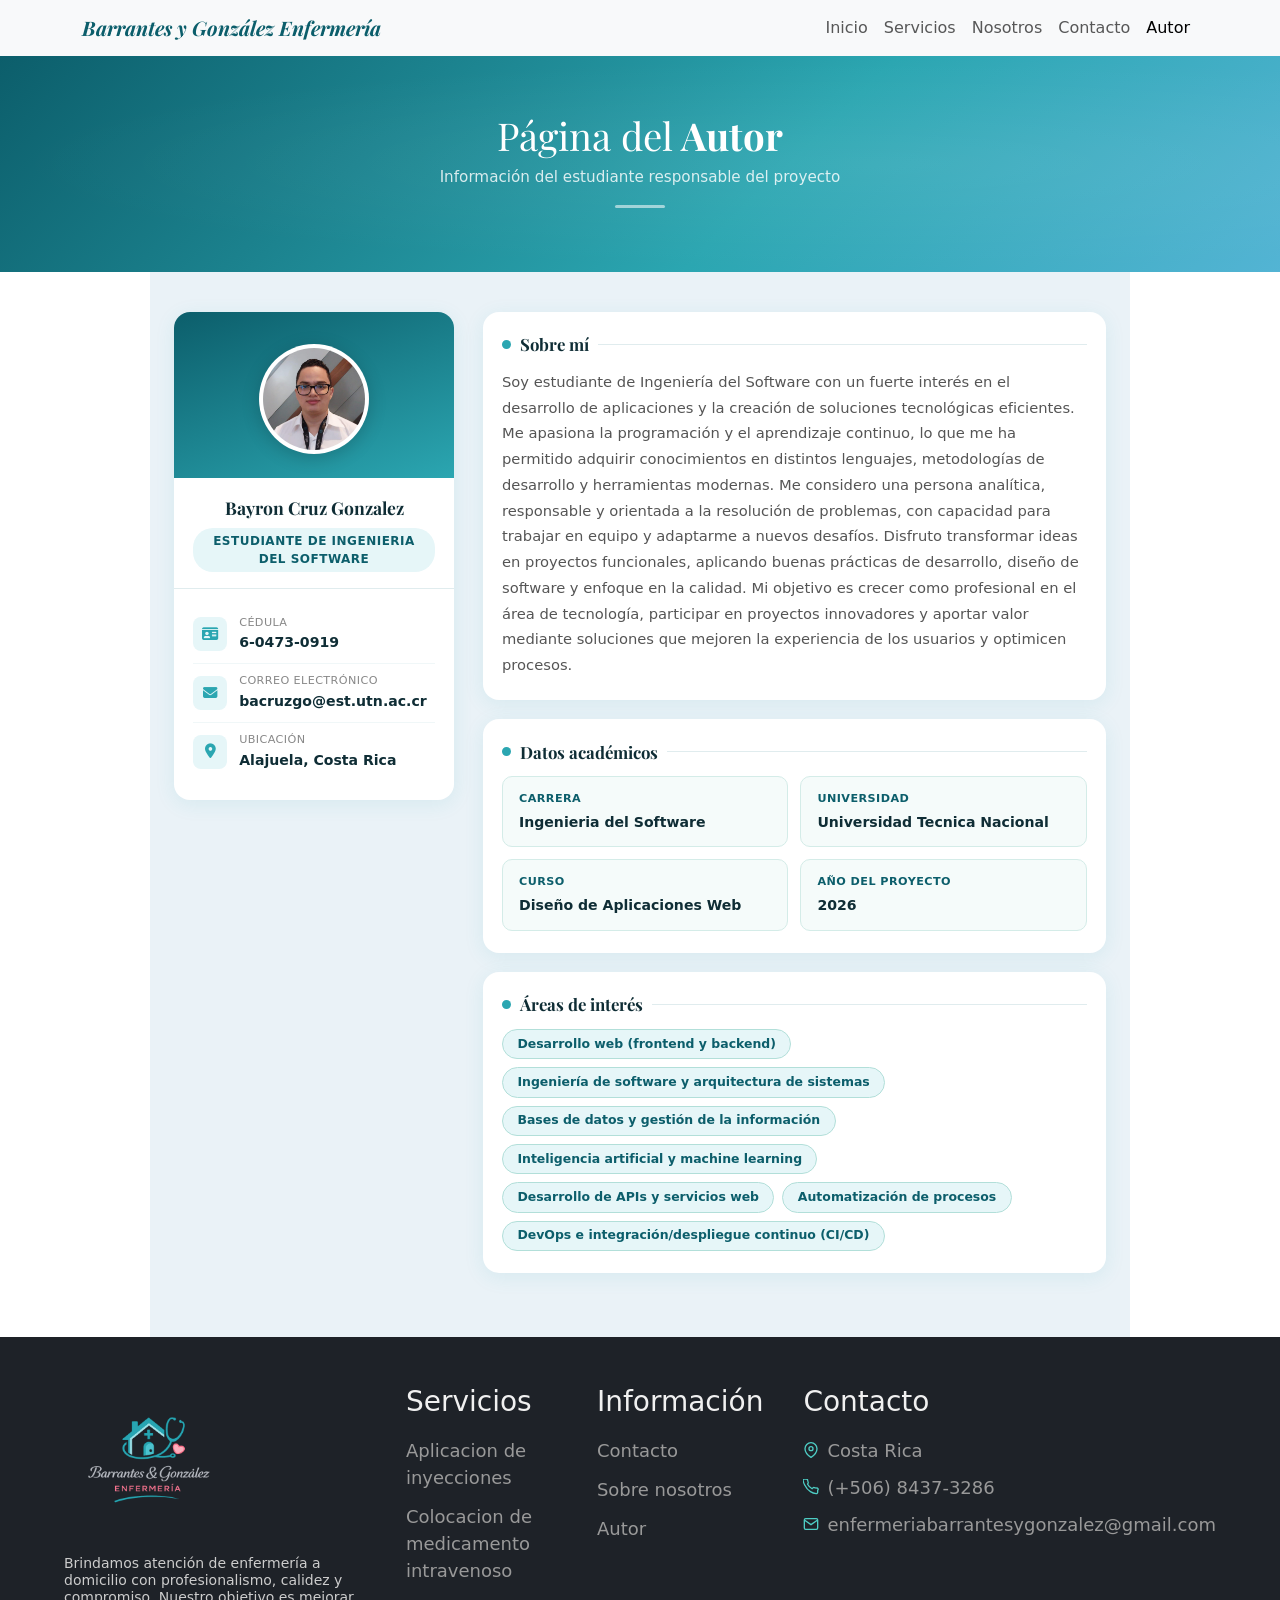
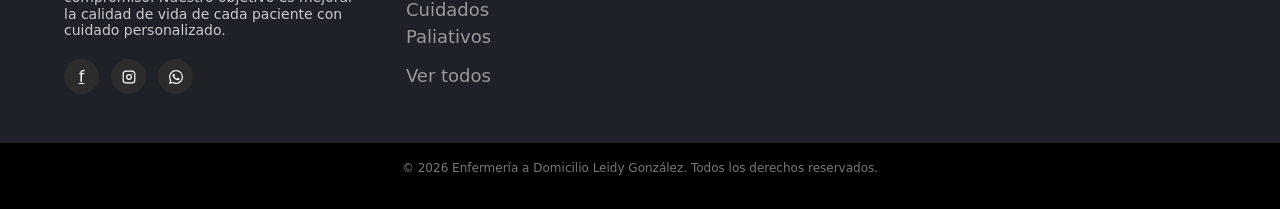
==== commit 3d5d7123: "Setima Version del Proyecto" ====
--- a/autor.html
+++ b/autor.html
@@ -6,6 +6,7 @@
     <meta http-equiv='X-UA-Compatible' content='IE=edge'>
     <title>Barrantes y González Enfermería</title>
     <meta name='viewport' content='width=device-width, initial-scale=1'>
+    <link rel="icon" type="image/x-icon" href="assets/favicon.ico">
 
     <link rel='stylesheet' type='text/css' media='screen' href='main.css'>
 
@@ -188,7 +189,7 @@
                                 <circle cx="17.5" cy="6.5" r="1" fill="currentColor" stroke="none" />
                             </svg>
                         </a>
-                        <a href="#" aria-label="WhatsApp">
+                        <a href="https://wa.me/50684373286?text=Hola,%20me%20interesa%20información%20sobre%20sus%20servicios" target="_blank" aria-label="WhatsApp">
                             <svg width="14" height="14" viewBox="0 0 24 24" fill="currentColor">
                                 <path
                                     d="M17.472 14.382c-.297-.149-1.758-.867-2.03-.967-.273-.099-.471-.148-.67.15-.197.297-.767.966-.94 1.164-.173.199-.347.223-.644.075-.297-.15-1.255-.463-2.39-1.475-.883-.788-1.48-1.761-1.653-2.059-.173-.297-.018-.458.13-.606.134-.133.298-.347.446-.52.149-.174.198-.298.298-.497.099-.198.05-.371-.025-.52-.075-.149-.669-1.612-.916-2.207-.242-.579-.487-.5-.669-.51-.173-.008-.371-.01-.57-.01-.198 0-.52.074-.792.372-.272.297-1.04 1.016-1.04 2.479 0 1.462 1.065 2.875 1.213 3.074.149.198 2.096 3.2 5.077 4.487.709.306 1.262.489 1.694.625.712.227 1.36.195 1.871.118.571-.085 1.758-.719 2.006-1.413.248-.694.248-1.289.173-1.413-.074-.124-.272-.198-.57-.347m-5.421 7.403h-.004a9.87 9.87 0 01-5.031-1.378l-.361-.214-3.741.982.998-3.648-.235-.374a9.86 9.86 0 01-1.51-5.26c.001-5.45 4.436-9.884 9.888-9.884 2.64 0 5.122 1.03 6.988 2.898a9.825 9.825 0 012.893 6.994c-.003 5.45-4.437 9.884-9.885 9.884m8.413-18.297A11.815 11.815 0 0012.05 0C5.495 0 .16 5.335.157 11.892c0 2.096.547 4.142 1.588 5.945L.057 24l6.305-1.654a11.882 11.882 0 005.683 1.448h.005c6.554 0 11.89-5.335 11.893-11.893a11.821 11.821 0 00-3.48-8.413Z" />
@@ -200,10 +201,10 @@
                 <div class="footer-columns">
                     <h3>Servicios</h3>
                     <ul class="wdm-footer-list">
-                        <li class="wdm-list-item"><a href="#">Adulto mayor</a></li>
-                        <li class="wdm-list-item"><a href="#">Maternidad</a></li>
-                        <li class="wdm-list-item"><a href="#">Enfermería a domicilio</a></li>
-                        <li class="wdm-list-item"><a href="#">Ver todos</a></li>
+                        <li class="wdm-list-item"><a href="servicios.html#servicio-1">Aplicacion de inyecciones</a></li>
+                        <li class="wdm-list-item"><a href="servicios.html#servicio-2">Colocacion de medicamento intravenoso</a></li>
+                        <li class="wdm-list-item"><a href="servicios.html#servicio-7">Cuidados Paliativos</a></li>
+                        <li class="wdm-list-item"><a href="servicios.html">Ver todos</a></li>
                     </ul>
                 </div>
 
@@ -213,7 +214,6 @@
                         <li class="wdm-list-item"><a href="contacto.html">Contacto</a></li>
                         <li class="wdm-list-item"><a href="nosotros.html">Sobre nosotros</a></li>
                         <li class="wdm-list-item"><a href="autor.html">Autor</a></li>
-                        <li class="wdm-list-item"><a href="#">Política de privacidad</a></li>
                     </ul>
                 </div>
 
@@ -241,7 +241,7 @@
                             <path d="M4 4h16c1.1 0 2 .9 2 2v12c0 1.1-.9 2-2 2H4c-1.1 0-2-.9-2-2V6c0-1.1.9-2 2-2z" />
                             <polyline points="22,6 12,13 2,6" />
                         </svg>
-                        info@bonsaienfermeria.com
+                        enfermeriabarrantesygonzalez@gmail.com
                     </div>
                 </div>
 
--- a/main.css
+++ b/main.css
@@ -366,6 +366,11 @@
     line-height: 1.55;
     flex-grow: 1;
     margin: 0 0 10px 0;
+}
+.servicio-body h5{
+    color: red !important;
+    font-size: 14px;
+
 }
 
 /* BUTTON */
@@ -1162,6 +1167,7 @@
     height: 520px;
     display: flex;
     flex-direction: column;
+    min-height: 670px;
 }
 
 .servicio-card img {
